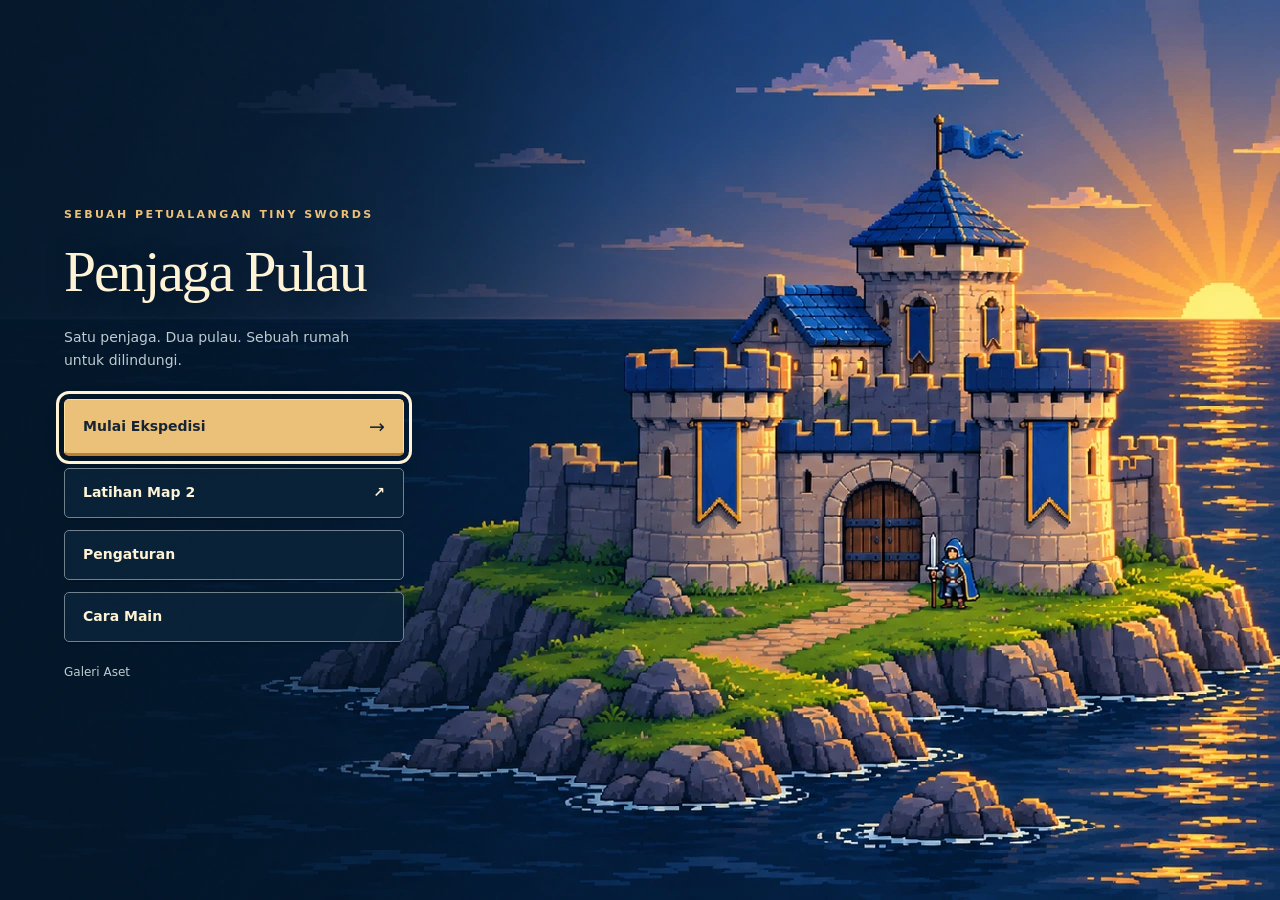
==== index.html @ 4cbc169a "Add rank-10 Triple Slash combo with bounded aim and persistent cooldown" ====
<!doctype html>
<html lang="id">
<head>
  <meta charset="UTF-8">
  <meta name="viewport" content="width=device-width,initial-scale=1,viewport-fit=cover">
  <meta name="theme-color" content="#14231f">
  <meta name="description" content="Penjaga Pulau — game pertahanan 2D kecil dengan dunia pixel art Tiny Swords. Lindungi kastelmu dalam lima gelombang.">
  <title>Penjaga Pulau · Tiny Swords</title>
  <link rel="icon" href="Terrain/Resources/Gold/Gold%20Resource/Gold_Resource.png">
  <link rel="stylesheet" href="style.css">
  <link rel="stylesheet" href="layout.css">
  <link rel="stylesheet" href="menu.css">
  <script src="asset-manifest.js" defer></script>
  <script src="audio-pack.js" defer></script>
  <script src="unit-frame-bounds.js" defer></script>
  <script src="src/config.js" defer></script>
  <script src="src/expedition.js" defer></script>
  <script src="maps/island.js" defer></script>
  <script src="maps/crossroads.example.js" defer></script>
  <script src="maps/validate-map.js" defer></script>
  <script src="src/world/world.js" defer></script>
  <script src="src/session.js" defer></script>
  <script src="src/math.js" defer></script>
  <script src="src/input.js" defer></script>
  <script src="src/assets.js" defer></script>
  <script src="src/audio.js" defer></script>
  <script src="src/navigation.js" defer></script>
  <script src="src/camera.js" defer></script>
  <script src="src/aim-visual.js" defer></script>
  <script src="src/renderer.js" defer></script>
  <script src="src/ui.js" defer></script>
  <script src="src/menu.js" defer></script>
  <script src="src/director.js" defer></script>
  <script src="src/lifecycle.js" defer></script>
  <script src="src/upgrading.js" defer></script>
  <script src="src/boss.js" defer></script>
  <script src="src/ai.js" defer></script>
  <script src="src/economy.js" defer></script>
  <script src="src/triple-slash.js" defer></script>
  <script src="src/combat.js" defer></script>
  <script src="src/simulation.js" defer></script>
  <script src="src/inspection.js" defer></script>
  <script src="src/runtime.js" defer></script>
  <script src="game.js" defer></script>
</head>
<body>
  <div class="app">
    <header id="siteHeader" class="site-header" hidden>
      <a class="brand" href="./index.html" aria-label="Penjaga Pulau, beranda">
        <span class="brand-mark" aria-hidden="true">♜</span><span>PENJAGA PULAU<small>A TINY SWORDS ADVENTURE</small></span>
      </a>
      <nav aria-label="Menu game">
        <button id="helpButton" class="nav-button"><span aria-hidden="true">?</span> Cara main</button>
        <button id="galleryButton" class="nav-button"><span aria-hidden="true">▦</span> Galeri aset</button>
        <button id="soundButton" class="icon-button" aria-label="Nyalakan suara" aria-pressed="false" title="Suara">♪<span class="sound-off">/</span></button>
        <button id="audioSettingsButton" class="icon-button" aria-label="Atur volume suara" title="Atur volume">☷</button>
        <button id="fullscreenButton" class="icon-button" aria-label="Layar penuh" title="Layar penuh">⛶</button>
      </nav>
    </header>

    <section id="pageHeading" class="page-title" hidden>
      <div><p class="eyebrow"><span class="status-dot"></span> PETUALANGAN KECIL, KEBERANIAN BESAR</p><h1>Penjaga Pulau<span>.</span></h1></div>
      <div class="title-side"><p>Sebuah rumah untuk dilindungi.<br>Sebuah kisah untuk dimenangkan.</p><div class="record"><span>REKOR TERBAIK</span><strong id="bestScore">0000</strong></div></div>
    </section>

    <dialog id="audioDialog" class="modal audio-modal"><button class="close-button" data-close="audioDialog" aria-label="Tutup pengaturan suara">×</button><p class="eyebrow">SUARA PULAU</p><h2>Dengar setiap benturan.</h2><p id="audioStatus" role="status">Efek suara siap dimuat saat suara dinyalakan.</p><label for="effectsVolume">Efek pertempuran <output id="effectsVolumeValue">75%</output></label><input id="effectsVolume" type="range" min="0" max="100" value="75"><label for="musicVolume">Musik latar <output id="musicVolumeValue">25%</output></label><input id="musicVolume" type="range" min="0" max="100" value="25"><p>Nyalakan suara melalui tombol ♪ di menu. Pedang, panah, langkah kaki, dan peringatan memiliki suara berbeda. Tanda bahaya tetap terlihat saat suara dimatikan.</p><button class="primary-button" data-close="audioDialog">Kembali ke pulau <span>→</span></button></dialog>
    <main id="gameShell" class="game-shell">
      <div id="gameHud" class="hud" hidden>
        <div class="hero-status"><span class="portrait" aria-hidden="true"></span><div><span class="hud-label">SANG PENJAGA</span><div class="health-track"><i id="heroHealthBar"></i></div><span class="health-number" id="heroHealth">100 / 100</span></div></div>
        <div class="castle-status"><span class="castle-symbol" aria-hidden="true">♜</span><div><span class="hud-label">KASTEL BIRU</span><div class="health-track castle-track"><i id="castleHealthBar"></i></div><span class="health-number" id="castleHealth">500 / 500</span></div></div>
        <div class="resource" title="Emas untuk merekrut pasukan"><img src="Terrain/Resources/Gold/Gold%20Resource/Gold_Resource.png" alt=""><div><span>EMAS</span><strong id="goldCount">80</strong></div></div>
        <div class="resource" title="Kayu untuk memperbaiki kastel"><img src="Terrain/Resources/Wood/Wood%20Resource/Wood%20Resource.png" alt=""><div><span>KAYU</span><strong id="woodCount">40</strong></div></div>
        <div class="resource food-resource" title="Bekal untuk memulihkan nyawa"><img src="Terrain/Resources/Meat/Meat%20Resource/Meat%20Resource.png" alt=""><div><span>BEKAL</span><strong id="foodCount">3</strong></div></div>
        <button id="pauseButton" class="pause-button" aria-label="Jeda permainan" title="Jeda (P)">Ⅱ</button>
      </div>

      <div class="battle-status" id="battleStatus" hidden>
        <div class="wave-panel" id="wavePanel" hidden><div><span class="tiny-label">PERTAHANKAN RUMAHMU</span><strong id="waveTitle">Persiapan</strong></div><span class="wave-badge" id="waveCount">0 / 5</span><div class="wave-track"><i id="waveProgress"></i></div><p id="waveDetail">Kumpulkan sumber daya sebelum musuh datang.</p></div>
        <button id="campButton" class="camp-button" disabled>✦ Pilih upgrade · U</button>
        <span id="modeBadge" class="mode-badge">Normal</span><div class="score-panel" id="scorePanel" hidden><span class="tiny-label">SKOR</span><strong id="scoreCount">0000</strong><span id="enemyCount">Pulau masih tenang</span></div>
      </div>

      <div class="arena" id="arena">
        <canvas id="gameCanvas" width="1280" height="704" tabindex="0" aria-label="Arena Penjaga Pulau. WASD atau tombol panah untuk bergerak, Spasi untuk menyerang, E mengumpulkan sumber daya."></canvas>
        <div id="bossBar" class="boss-bar" hidden><div><strong>♛ Panglima Kelam</strong><span id="bossValue"></span></div><div class="boss-track"><i id="bossHealth"></i></div><small id="bossIntent">Panglima mendekat</small></div>
        <div class="arena-vignette" aria-hidden="true"></div>
        <div class="damage-flash" aria-hidden="true"></div>
        <div class="world-caption" id="worldCaption"><span class="status-dot"></span> <span id="worldName">PULAU EMBUN</span> <span>·</span> KERAJAAN BIRU</div>

        <section id="startScreen" class="start-screen" aria-label="Menu Penjaga Pulau">
          <div class="menu-main" aria-labelledby="menuTitle">
            <p class="eyebrow light">SEBUAH PETUALANGAN TINY SWORDS</p>
            <h2 id="menuTitle">Penjaga <em>Pulau</em></h2>
            <p class="menu-subtitle">Satu penjaga. Dua pulau. Sebuah rumah untuk dilindungi.</p>
            <nav class="menu-actions" aria-label="Menu utama">
              <button id="menuExpeditionButton" class="primary-button">Mulai Ekspedisi <span aria-hidden="true">→</span></button>
              <button id="menuPracticeButton">Latihan Map 2 <span aria-hidden="true">↗</span></button>
              <button id="menuSettingsButton">Pengaturan</button>
              <button id="menuHelpButton">Cara Main</button>
            </nav>
            <button id="menuGalleryButton" class="menu-secondary">Galeri Aset</button>
          </div>
          <section class="menu-setup" aria-labelledby="menuSetupTitle" hidden>
            <p id="menuSetupEyebrow" class="eyebrow light">EKSPEDISI DUA PULAU</p>
            <h2 id="menuSetupTitle">Siapkan perjalananmu.</h2>
            <p id="menuSetupRoute" class="menu-route">Pulau Embun → Pulau Dua Arah</p>
            <p id="menuSetupSummary" class="intro-description">Taklukkan lima gelombang di setiap pulau. Emas dan keenam jalur upgrade dibawa ke pulau berikutnya.</p>
            <div class="difficulty-picker" role="group" aria-label="Pilihan kesulitan">
              <button data-difficulty="easy" aria-pressed="false">Santai<small>Belajar bertahan</small></button>
              <button data-difficulty="normal" aria-pressed="true">Normal<small>Tantangan seimbang</small></button>
              <button data-difficulty="hard" aria-pressed="false">Sulit<small>Uji keberanian</small></button>
            </div>
            <p id="difficultyNote" class="difficulty-note"></p>
            <div class="menu-actions">
              <button id="startButton" class="primary-button" disabled><span id="startLabel">Memuat pulau…</span><span aria-hidden="true">→</span></button>
              <button id="menuBackButton" class="text-button">Kembali</button>
            </div>
            <div class="loading-track" id="loadingTrack"><i id="loadingProgress"></i></div>
            <p id="loadError" class="load-error" role="status" hidden></p>
          </section>
          <div class="island-label" hidden><span id="islandTitle">01 / PULAU EMBUN</span><small>Setiap kerajaan dimulai dari rumah.</small></div>
        </section>

        <section id="pauseScreen" class="center-overlay" hidden><div class="parchment"><p class="eyebrow">TARIK NAPAS SEJENAK</p><h2>Petualangan dijeda.</h2><p>Pulau ini menunggumu.</p><button id="resumeButton" class="primary-button">Lanjutkan <span>→</span></button><button id="restartPauseButton" class="text-button">Mulai dari awal</button></div></section>
        <section id="endScreen" class="center-overlay" hidden><div class="parchment result-panel"><p class="eyebrow" id="resultEyebrow">KERAJAAN TETAP BERDIRI</p><span id="resultIcon" class="result-icon" aria-hidden="true">♜</span><h2 id="resultTitle">Pulau terselamatkan!</h2><p id="resultDescription"></p><div class="result-stats"><div><span>SKOR AKHIR</span><strong id="finalScore">0</strong></div><div><span>MUSUH DIKALAHKAN</span><strong id="finalKills">0</strong></div><div><span>GELOMBANG</span><strong id="finalWave">0 / 5</strong></div></div><button id="continueButton" class="primary-button" hidden>Lanjut ke Pulau Dua Arah →</button><button id="restartButton" class="primary-button">Ulangi ekspedisi <span>↻</span></button><button id="newRunButton" class="text-button">Ekspedisi baru</button><p id="runLabel" class="run-label"></p><button id="titleButton" class="text-button">Ganti kesulitan</button></div></section>

        <div id="announcement" class="announcement" aria-live="polite"></div>
        <div id="entryWarning" class="entry-warning" role="status" aria-atomic="true" hidden></div>
        <div id="interactionHint" class="interaction-hint" hidden><kbd>E</kbd> <span></span></div>
        <div id="toast" class="toast" role="status"></div>
        <button id="dashButton" class="dash-hud" hidden title="Shift: dash ke arah gerak. Menghindari pukulan memberi bonus balasan."><span><kbd>SHIFT</kbd><strong id="dashLabel">Langkah Embun</strong></span><i><b id="dashFill"></b></i></button>
        <div id="mobileControls" class="mobile-controls" hidden><div class="dpad"><button data-move="up" aria-label="Gerak atas">▲</button><button data-move="left" aria-label="Gerak kiri">◀</button><button data-move="down" aria-label="Gerak bawah">▼</button><button data-move="right" aria-label="Gerak kanan">▶</button></div><div class="touch-actions"><button id="touchDash" aria-label="Dash menghindar">➶</button><button id="touchGather">E</button><button id="touchAttack">⚔</button></div></div>
      </div>

      <div id="squadBar" class="squad-bar" hidden><span class="squad-label">PERINTAH SEKUTU</span><div class="squad-orders" role="group" aria-label="Perintah untuk seluruh sekutu"><button id="followButton" aria-pressed="true"><kbd>F</kbd> Ikuti penjaga</button><button id="guardButton" aria-pressed="false"><kbd>G</kbd> Jaga kastel</button></div><span id="squadHint"></span></div>
      <div id="commandBar" class="command-bar" hidden>
        <div class="mission-copy"><span class="tiny-label">MISIMU SEDERHANA</span><strong>Lindungi kastel. Jaga harapan.</strong><span id="phaseHint">Bertahan selama 5 gelombang serangan.</span></div>
        <div class="commands">
          <button class="command" id="recruitButton" title="Rekrut pasukan bergantian: pemanah, penombak, biarawan, ksatria. Tombol 1."><span class="command-art archer-art"></span><span><strong>Rekrut pasukan</strong><small id="recruitCost">40 emas</small></span><kbd>1</kbd></button>
          <button class="command" id="repairButton" title="Pulihkan 140 nyawa kastel. Tombol 2."><img src="Terrain/Resources/Tools/Tool_01.png" alt=""><span><strong>Perbaiki kastel</strong><small>30 kayu</small></span><kbd>2</kbd></button>
          <button class="command" id="healButton" title="Pulihkan 45 nyawa penjaga. Tombol H."><img src="Terrain/Resources/Meat/Meat%20Resource/Meat%20Resource.png" alt=""><span><strong>Isi tenaga</strong><small>1 bekal</small></span><kbd>H</kbd></button>
        </div>
      </div>
      <dialog id="campDialog" class="modal camp-modal">
        <button class="close-button" data-close="campDialog" aria-label="Tutup perkemahan">×</button>
        <div class="camp-heading"><div><p class="eyebrow" id="campRound">JEDA 1 / 5</p><h2>Tempa keberanianmu.</h2><p>Enam jalur. Sepuluh tingkat. Bonus di V &amp; X.</p></div><div class="camp-wallet"><span>EMAS TERSEDIA</span><strong id="campGold">80</strong></div></div>
        <p id="campRule" class="camp-rule"></p>
        <div id="campCards" class="perk-grid"></div>
        <p id="campFeedback" class="camp-feedback" role="status" aria-live="polite"></p>
        <div class="camp-build"><span>RACIKAN PENJAGAMU</span><p id="campBuild"></p></div>
        <div class="camp-footer"><p>Waktu berhenti selama kamu memilih.<br>Upgrade bertahan sampai pertandingan selesai.</p><button class="text-button" data-close="campDialog">Kembali ke pulau</button><button id="campReady" class="primary-button">Siap bertempur <span>→</span></button></div>
      </dialog>
    </main>

    <footer id="gameFooter" class="game-footer" hidden><div><span><kbd>W</kbd><kbd>A</kbd><kbd>S</kbd><kbd>D</kbd> Bergerak</span><span><kbd>SPASI</kbd> Serang</span><span><kbd>SHIFT</kbd> Dash</span><span><kbd>E</kbd> Kumpulkan</span><span><kbd>U</kbd> Upgrade</span><span><kbd>F / G</kbd> Sekutu</span><span><kbd>P</kbd> Jeda</span></div><span class="asset-credit">Dibuat dengan aset <strong>Tiny Swords</strong> <span>✦</span></span></footer>
  </div>

  <dialog id="helpDialog" class="modal"><button class="close-button" data-close="helpDialog" aria-label="Tutup panduan">×</button><p class="eyebrow">BUKU SAKU SANG PENJAGA</p><h2>Pulau ini membutuhkanmu.</h2><p>Lindungi Kastel Biru dari <strong>5 gelombang</strong>. Kamu menang jika gelombang terakhir habis. Permainan berakhir jika nyawamu atau kastel habis.</p><div class="guide-grid"><div><kbd>W A S D</kbd><strong>Jelajahi pulau</strong><p>Atau gunakan tombol panah. Dekati pohon, tambang emas, dan domba.</p></div><div><kbd>SPASI / KLIK</kbd><strong>Ayunkan pedang</strong><p>Arahkan mouse untuk membidik 360°. Klik kiri atau tahan Spasi untuk menyapu hingga tiga musuh pada arah bidikan. Arah terkunci sampai kontak ayunan selesai; WASD tetap menggerakkan penjaga. Gunakan dash untuk membatalkan serangan saat menghindar.</p></div><div><kbd>E</kbd><strong>Kumpulkan bekal</strong><p>Tahan dekat sumber daya: pohon memberi kayu, tambang memberi emas, domba memberi bekal.</p></div><div><kbd>1 · 2 · H</kbd><strong>Siapkan pertahanan</strong><p>Rekrut bantuan, perbaiki kastel, atau makan bekal. Biarawan sekutu juga menyembuhkanmu.</p></div></div><p class="guide-tip"><strong>Q: Triple Slash.</strong> Terbuka pada Bilah Bara tingkat 10. Tiga tebasan selama 0,9 detik, cooldown 8 detik; arah dapat dikoreksi terbatas antartebasan. Dash membatalkan sisa combo tanpa mengembalikan cooldown. <strong>H: makan bekal.</strong> <strong>Shift: Langkah Embun.</strong> Dash ke arah gerak (atau arah terakhir). Kebal pada awal dash; jika pukulan berhasil dielakkan, serangan berikutnya mendapat bonus selama 2 detik. Cooldown dasar 2,4 detik. Ketukan sesaat sebelum dash siap akan dijalankan ketika pulih. <strong>U: Perkemahan.</strong> Saat jeda, beli upgrade berkali-kali selama emas cukup; setiap jalur maksimal sepuluh tingkat, dengan bonus tambahan pada tingkat 5 dan 10. Waktu berhenti saat memilih.</p><p class="guide-tip"><strong>F / G: perintah sekutu.</strong> Ikuti penjaga untuk bergerak bersama, atau jaga kastel agar pasukan bertahan di halamannya. Pemanah dan biarawan tetap menjalankan perannya. Pada gelombang terakhir, Panglima Kelam muncul dari jalan barat: hindari tanda lingkaran, jalur terjangan, dan kipas panah. Garda meredam serangan sekutu; saat ia pulih, damage pedangmu +30%. Mode kesulitan dipilih sebelum mulai; rekornya terpisah.</p><p class="guide-tip">Awasi dermaga dan jalan di barat: musuh masuk berkelompok, lalu menyebar mengejarmu. Tanda ! dalam lingkaran berarti persiapan pukulan ke arahmu; segitiga berarti bidikan panah. Bergeraklah untuk menghindarinya. Label BALASAN menandai bonus elak yang siap dipakai. Singgah di kastel saat jeda untuk memulihkan nyawa.</p><button class="primary-button" data-close="helpDialog">Mengerti, siap menjaga <span>→</span></button></dialog>

  <dialog id="galleryDialog" class="modal gallery-modal"><button class="close-button" data-close="galleryDialog" aria-label="Tutup galeri">×</button><p class="eyebrow">DUNIA DI BALIK PETUALANGAN</p><h2>Satu paket, banyak cerita.</h2><p id="gallerySummary">Seluruh aset asli dari folder Tiny Swords.</p><div class="gallery-filters"><label class="sr-only" for="gallerySearch">Cari nama aset atau folder</label><input id="gallerySearch" placeholder="Cari aset atau folder…" type="search"><label class="sr-only" for="galleryCategory">Kategori aset</label><select id="galleryCategory"><option value="">Semua folder</option><option>Buildings</option><option>Units</option><option>Terrain</option><option>Particle FX</option><option>UI Elements</option></select></div><div id="galleryGrid" class="gallery-grid"></div><p class="gallery-note">Animasi memakai frame dari sprite sheet asli. Semua gambar tetap berada di folder asal.</p></dialog>
</body>
</html>
---- style.css ----
:root {
  color-scheme:dark;
  --bg:#14231f;
  --cream:#f4edd9;
  --muted:#9ca99d;
  --gold:#eccb82;
  --green:#93b49a;
  --line:#34463b;
  --ink:#263a31
}
* {
  box-sizing:border-box
}
body {
  margin:0;
  background:radial-gradient(ellipse at 60% 0,#25372b 0,transparent 55%),var(--bg);
  color:var(--cream);
  font:14px/1.5 "Segoe UI",Arial,sans-serif;
  min-height:100vh
}
button,a,input,select {
  -webkit-tap-highlight-color:transparent
}
button {
  font:inherit;
  cursor:pointer
}
button:disabled {
  cursor:wait;
  opacity:.55
}
button:focus-visible,a:focus-visible,input:focus-visible,select:focus-visible {
  outline:2px solid var(--gold);
  outline-offset:4px
}
button {
  color:inherit
}
a {
  color:inherit;
  text-decoration:none
}
[hidden] {
  display:none!important
}
.app {
  max-width:1456px;
  padding:0 48px;
  margin:auto
}
.site-header {
  height:90px;
  display:flex;
  align-items:center;
  justify-content:space-between;
  border-bottom:1px solid var(--line)
}
.brand {
  display:flex;
  align-items:center;
  gap:12px;
  font-size:13px;
  letter-spacing:1.6px;
  font-weight:750
}
.brand small {
  display:block;
  font-size:8px;
  letter-spacing:2.4px;
  color:var(--muted);
  margin-top:3px
}
.brand-mark {
  display:grid;
  place-items:center;
  width:39px;
  height:43px;
  color:var(--gold);
  font:32px Georgia;
  border:1px solid #b7b88b66;
  border-radius:10px 10px 17px 17px;
  background:#2d4031
}
nav {
  display:flex;
  gap:22px;
  align-items:center
}
.nav-button,.icon-button {
  background:none;
  border:0;
  color:#bdc6b7
}
.nav-button {
  font-size:12px;
  display:flex;
  align-items:center;
  gap:7px
}
.nav-button span {
  font-size:18px;
  color:var(--gold)
}
.nav-button:hover,.icon-button:hover {
  color:var(--cream)
}
.icon-button {
  font-size:24px;
  position:relative;
  padding:4px 8px
}
.sound-off {
  font-size:23px;
  position:absolute;
  left:14px;
  top:5px;
  color:#d38b6c
}
.page-title {
  display:flex;
  justify-content:space-between;
  align-items:center;
  padding:28px 0 27px
}
.eyebrow {
  font-size:9px;
  letter-spacing:2.3px;
  font-weight:650;
  color:var(--green);
  margin:0 0 8px
}
.status-dot {
  display:inline-block;
  width:6px;
  height:6px;
  border-radius:50%;
  background:#a8c48c;
  box-shadow:0 0 9px #b6d48644;
  vertical-align:middle;
  margin-right:5px
}
h1 {
  font:500 46px/1.1 Georgia,"Times New Roman",serif;
  letter-spacing:-1.5px;
  margin:0
}
h1>span {
  color:var(--gold)
}
.title-side {
  display:flex;
  align-items:center;
  gap:36px
}
.title-side>p {
  font-size:11px;
  color:var(--muted);
  line-height:1.7;
  margin:0
}
.record {
  border-left:1px solid var(--line);
  padding-left:30px
}
.record>span {
  display:block;
  font-size:8px;
  letter-spacing:1.7px;
  color:var(--muted)
}
.record>strong {
  display:block;
  font:27px/1.4 Georgia;
  color:var(--gold);
  letter-spacing:2px
}
.game-shell {
  border:1px solid #6d7b5c;
  border-radius:9px;
  overflow:hidden;
  box-shadow:0 20px 70px #0004;
  background:#263b30
}
.hud {
  display:flex;
  align-items:center;
  gap:30px;
  height:77px;
  padding:12px 24px;
  background:linear-gradient(100deg,#293e32,#20382e);
  border-bottom:1px solid #576347
}
.hero-status,.castle-status {
  display:flex;
  align-items:center;
  gap:11px
}
.hero-status>div,.castle-status>div {
  min-width:128px;
  position:relative
}
.portrait {
  width:44px;
  height:45px;
  border:1px solid #acb88a88;
  border-radius:8px;
  background:#4d6251 url('UI Elements/UI Elements/Human Avatars/Avatars_01.png') center/54px;
  image-rendering:pixelated
}
.hud-label {
  display:block;
  font-size:8px;
  font-weight:700;
  letter-spacing:1.6px;
  color:#d1d7bf;
  margin-bottom:6px
}
.health-track {
  width:128px;
  height:7px;
  background:#15281e;
  border:1px solid #0b1e17;
  border-radius:2px;
  overflow:hidden
}
.health-track i {
  display:block;
  height:100%;
  background:linear-gradient(0deg,#85b681,#b5d299);
  width:100%;
  transition:width .2s
}
.castle-track i {
  background:linear-gradient(0deg,#599aa1,#a1c9bd)
}
.health-number {
  display:block;
  font-size:8px;
  color:#acbaa7;
  margin-top:3px;
  letter-spacing:.7px
}
.castle-symbol {
  font:38px Georgia;
  color:#9fbdb0
}
.castle-status {
  border-right:1px solid #52614366;
  padding-right:30px
}
.resource {
  display:flex;
  align-items:center;
  gap:5px;
  min-width:67px
}
.resource img {
  width:44px;
  height:44px;
  object-fit:contain;
  image-rendering:pixelated
}
.resource div>span {
  display:block;
  color:#a6b5a2;
  font-size:8px;
  letter-spacing:1.2px
}
.resource strong {
  font-size:17px;
  font-weight:600;
  color:#e9d395;
  line-height:1.3
}
.pause-button {
  margin-left:auto;
  background:#3b5141;
  border:1px solid #6e7e5b80;
  border-radius:5px;
  width:32px;
  height:32px;
  font-size:16px;
  color:#d8dfc8
}
.arena {
  position:relative;
  aspect-ratio:1280/704;
  background:#4c9fac;
  overflow:hidden
}
canvas {
  width:100%;
  height:100%;
  display:block;
  image-rendering:pixelated;
  touch-action:none;
  outline:none!important;
  cursor:url('UI Elements/UI Elements/Cursors/Cursor_01.png') 8 8,crosshair
}
.arena-vignette {
  position:absolute;
  inset:0;
  box-shadow:inset 0 0 55px #18352b33;
  pointer-events:none
}
.start-screen {
  position:absolute;
  inset:0;
  background:linear-gradient(90deg,#16382de8 0%,#1b392de6 22%,#1c392b8a 44%,transparent 65%)
}
.intro-content {
  position:absolute;
  left:5.1%;
  top:50%;
  transform:translateY(-50%);
  width:43%
}
.light {
  color:#d9ce9f;
  font-size:9px;
  letter-spacing:2.7px;
  margin-bottom:22px
}
.intro-content h2 {
  font:400 clamp(32px,3.8vw,58px)/1.1 Georgia;
  letter-spacing:-1.8px;
  margin:0 0 21px;
  text-shadow:0 2px 15px #17312740
}
.intro-content h2 em {
  font-weight:400;
  color:#eacf8c
}
.intro-description {
  font-size:12px;
  line-height:1.9;
  color:#d4ddc8;
  margin:0 0 26px
}
.primary-button {
  display:flex;
  justify-content:space-between;
  align-items:center;
  gap:25px;
  background:#e8c781;
  border:1px solid #f4dba4;
  border-bottom:3px solid #b48c49;
  border-radius:4px;
  color:#26382b;
  font-size:12px;
  font-weight:750;
  min-width:215px;
  min-height:47px;
  padding:12px 19px;
  box-shadow:0 4px 12px #10291d30;
  transition:background .15s,transform .15s
}
.primary-button:hover {
  background:#f4d99b;
  transform:translateY(-1px)
}
.primary-button:active {
  transform:translateY(1px)
}
.primary-button>span:last-child {
  font-size:19px;
  font-weight:400
}
.intro-meta {
  display:flex;
  align-items:center;
  gap:10px;
  font-size:9px;
  color:#b4c4ac;
  margin-top:15px
}
.intro-meta i {
  height:3px;
  width:3px;
  background:#95ad8b;
  border-radius:50%
}
.loading-track {
  height:2px;
  width:215px;
  background:#506e50;
  margin-top:12px
}
.loading-track i {
  height:100%;
  display:block;
  background:#ebcc88;
  width:0
}
.load-error {
  font-size:10px;
  color:#ffcfac;
  max-width:300px
}
.island-label {
  position:absolute;
  bottom:27px;
  right:27px;
  color:#183d32;
  display:flex;
  flex-direction:column;
  text-align:right;
  text-shadow:0 1px 5px #f3f3c488
}
.island-label>span {
  font-size:9px;
  font-weight:800;
  letter-spacing:1.8px
}
.island-label small {
  font:italic 12px Georgia;
  margin-top:5px
}
.world-caption {
  position:absolute;
  bottom:17px;
  left:21px;
  font-size:8px;
  letter-spacing:1.7px;
  color:#dce7cf;
  padding:6px 10px;
  background:#1c3a31bb;
  border-radius:4px;
  pointer-events:none
}
.world-caption>span:last-child {
  padding:0 5px
}
.start-screen~.world-caption {
  display:none
}
.command-bar {
  display:flex;
  align-items:center;
  justify-content:space-between;
  gap:15px;
  background:#24392e;
  padding:16px 23px;
  border-top:1px solid #536242
}
.tiny-label {
  display:block;
  font-size:8px;
  letter-spacing:1.5px;
  color:#b3c4a6;
  font-weight:650
}
.mission-copy {
  display:flex;
  flex-direction:column
}
.mission-copy>strong {
  font:17px Georgia;
  margin-top:5px;
  letter-spacing:-.2px
}
.mission-copy>span:last-child {
  font-size:9px;
  color:#9db199;
  margin-top:4px
}
.commands {
  display:flex;
  gap:9px
}
.command {
  display:flex;
  align-items:center;
  gap:7px;
  position:relative;
  background:#314735;
  border:1px solid #5f72504f;
  border-radius:5px;
  text-align:left;
  padding:6px 13px 6px 4px;
  min-width:165px;
  min-height:57px;
  transition:background .15s,border-color .15s
}
.command:hover {
  background:#3d5740;
  border-color:#a1b078
}
.command.unavailable {
  opacity:.55
}
.command>img {
  width:43px;
  height:43px;
  object-fit:contain;
  image-rendering:pixelated
}
.command>span:not(.command-art) {
  display:flex;
  flex-direction:column
}
.command strong {
  font-size:10px;
  font-weight:600;
  white-space:nowrap
}
.command small {
  font-size:9px;
  color:#d4bd81;
  margin-top:3px
}
.command kbd {
  position:absolute;
  right:5px;
  top:4px;
  font-size:7px;
  padding:0 3px;
  min-width:11px;
  opacity:.6
}
.command-art {
  display:block;
  height:43px;
  width:43px;
  image-rendering:pixelated;
  background-repeat:no-repeat
}
.archer-art {
  background-image:url('Units/Blue Units/Archer/Archer_Idle.png');
  background-size:258px 43px
}
.game-footer {
  padding:19px 0 25px;
  display:flex;
  justify-content:space-between;
  gap:15px;
  color:#9cab96;
  font-size:9px
}
.game-footer>div {
  display:flex;
  gap:22px;
  align-items:center
}
.game-footer>div>span {
  display:flex;
  gap:4px;
  align-items:center
}
kbd {
  display:inline-block;
  min-width:18px;
  line-height:19px;
  text-align:center;
  border:1px solid #6d7e5855;
  background:#ffffff06;
  border-radius:3px;
  color:#cad2bc;
  font-family:"Segoe UI",Arial,sans-serif;
  font-size:8px;
  vertical-align:middle;
  padding:0 4px
}
.game-footer>div>span kbd:last-of-type {
  margin-right:5px
}
.asset-credit strong {
  font-weight:500;
  color:#c7cdb6
}
.asset-credit>span {
  color:#d8bd7a;
  padding-left:8px
}
.wave-panel {
  position:absolute;
  left:20px;
  top:19px;
  background:#203e32e8;
  border:1px solid #c3d4a544;
  border-radius:6px;
  padding:13px 15px;
  width:235px;
  box-shadow:0 3px 12px #1a322b22;
  pointer-events:none
}
.wave-panel>div:first-child>strong {
  display:block;
  font:20px Georgia;
  margin-top:4px
}
.wave-badge {
  position:absolute;
  right:13px;
  top:20px;
  color:#e9d79e;
  font-size:12px
}
.wave-panel p {
  font-size:9px;
  color:#bdcfb4;
  margin:7px 0 0
}
.wave-track {
  height:3px;
  background:#0d2b20;
  margin-top:10px
}
.wave-track i {
  display:block;
  width:0;
  height:100%;
  background:#d6c580;
  transition:width .3s
}
.score-panel {
  position:absolute;
  right:21px;
  top:19px;
  text-align:right;
  background:#203e32e8;
  border:1px solid #c3d4a544;
  border-radius:5px;
  padding:9px 14px;
  pointer-events:none
}
.score-panel>strong {
  display:block;
  font:27px Georgia;
  color:#e9d394;
  letter-spacing:1px
}
.score-panel>span:last-child {
  display:block;
  font-size:8px;
  color:#b8c8ac
}
.center-overlay {
  position:absolute;
  inset:0;
  background:#10281dc9;
  backdrop-filter:blur(4px);
  display:grid;
  place-items:center;
  padding:20px;
  z-index:6
}
.parchment {
  max-height:100%;
  overflow-y:auto;
  color:var(--ink);
  background:#efe7cd;
  border:5px solid #bba777;
  outline:1px solid #e7d5a4;
  border-radius:7px;
  text-align:center;
  padding:38px 40px;
  max-width:490px;
  box-shadow:0 12px 50px #071d1655;
  background-image:url('UI Elements/UI Elements/Papers/RegularPaper.png');
  background-size:500% 500%;
  background-position:center
}
.parchment .eyebrow {
  color:#6e8058
}
.parchment h2 {
  font:31px Georgia;
  margin:10px 0
}
.parchment>p:not(.eyebrow) {
  font-size:12px;
  color:#6f7860
}
.parchment .primary-button {
  margin:25px auto 0
}
.text-button {
  display:block;
  margin:16px auto 0;
  background:transparent;
  border:none;
  color:#5f6f56;
  font-size:11px;
  text-decoration:underline
}
.result-icon {
  display:block;
  font:48px Georgia;
  color:#5e815b;
  margin-top:15px
}
.result-stats {
  display:flex;
  gap:24px;
  justify-content:center;
  margin:25px 0
}
.result-stats span {
  display:block;
  font-size:7px;
  letter-spacing:1px;
  color:#6c7a5c
}
.result-stats strong {
  display:block;
  font:27px Georgia;
  color:#334c36;
  margin-top:5px
}
.announcement {
  position:absolute;
  top:34%;
  left:50%;
  transform:translate(-50%,-8px);
  text-align:center;
  pointer-events:none;
  background:#1b392ee8;
  border:1px solid #cbd09766;
  border-radius:5px;
  padding:13px 35px;
  color:#f1dfad;
  font:24px Georgia;
  opacity:0;
  transition:opacity .3s,transform .3s;
  z-index:4;
  white-space:nowrap
}
.announcement.show {
  opacity:1;
  transform:translate(-50%,0)
}
.announcement small {
  display:block;
  font:9px "Segoe UI",Arial;
  letter-spacing:1.8px;
  margin-top:5px;
  color:#ced7ba
}
.interaction-hint {
  position:absolute;
  left:50%;
  bottom:38px;
  transform:translateX(-50%);
  display:flex;
  align-items:center;
  gap:8px;
  background:#19392ee6;
  border:1px solid #b9c99a66;
  border-radius:5px;
  padding:8px 13px;
  white-space:nowrap;
  font-size:10px;
  pointer-events:none
}
.interaction-hint kbd {
  border-color:#bdc89588;
  color:#ecd595;
  font-size:11px
}
.toast {
  position:absolute;
  bottom:75px;
  left:50%;
  transform:translateX(-50%);
  padding:9px 17px;
  color:#f7e1ad;
  background:#213b2def;
  border:1px solid #9fba7877;
  opacity:0;
  transition:opacity .2s;
  pointer-events:none;
  font-size:11px;
  border-radius:4px;
  z-index:7;
  max-width:90%;
  text-align:center
}
.toast.show {
  opacity:1
}
.modal {
  color:var(--ink);
  background:#f0e9d6;
  border:1px solid #9da886;
  border-radius:9px;
  padding:39px;
  max-width:650px;
  width:calc(100% - 36px);
  max-height:85vh;
  box-shadow:0 20px 90px #0008
}
.modal::backdrop {
  background:#0c211bd9;
  backdrop-filter:blur(6px)
}
.modal>.eyebrow {
  color:#7b8a63
}
.modal h2 {
  font:34px Georgia;
  letter-spacing:-.9px;
  line-height:1.1;
  margin:12px 0 16px
}
.modal>p {
  font-size:12px;
  line-height:1.8;
  color:#63715a
}
.close-button {
  position:absolute;
  right:14px;
  top:8px;
  background:none;
  border:none;
  font-size:27px;
  color:#627157
}
.guide-grid {
  display:grid;
  grid-template-columns:1fr 1fr;
  gap:25px 30px;
  margin:28px 0
}
.guide-grid kbd {
  border-color:#a5b18e;
  background:#dadfc9;
  color:#4e6347;
  padding:3px 8px;
  font-size:9px;
  margin-bottom:9px
}
.guide-grid strong {
  display:block;
  font-size:12px
}
.guide-grid p {
  font-size:11px;
  margin:4px 0;
  color:#6f7a61
}
.guide-tip {
  background:#dce1c9;
  padding:13px;
  border-left:2px solid #7b9963
}
.modal .primary-button {
  margin-top:20px
}
.gallery-modal {
  max-width:1000px
}
.gallery-filters {
  display:flex;
  gap:10px;
  margin:22px 0
}
.gallery-filters input,.gallery-filters select {
  font:12px "Segoe UI",Arial;
  border:1px solid #b6c0a1;
  padding:10px;
  border-radius:4px;
  background:#e4e7d4;
  color:#3b513c;
  min-width:0
}
.gallery-filters input {
  flex:1
}
.gallery-grid {
  display:grid;
  grid-template-columns:repeat(4,1fr);
  gap:12px;
  max-height:47vh;
  overflow-y:auto;
  padding:3px
}
.gallery-card {
  background:#dce1ce;
  border:1px solid #bfc8ac;
  border-radius:5px;
  overflow:hidden
}
.gallery-art {
  height:100px;
  background:repeating-conic-gradient(#c4cfb3 0% 25%,#bdc8ac 0% 50%) 50%/20px 20px;
  display:flex;
  align-items:center;
  justify-content:center
}
.gallery-art canvas {
  width:90px;
  height:90px;
  object-fit:contain;
  cursor:default
}
.gallery-card strong {
  display:block;
  font-size:10px;
  padding:7px 9px 0;
  color:#354c35;
  overflow-wrap:anywhere
}
.gallery-card small {
  display:block;
  color:#708060;
  font-size:8px;
  padding:2px 9px 8px;
  overflow-wrap:anywhere
}
.gallery-note {
  font-size:10px!important
}
.mobile-controls {
  position:absolute;
  bottom:15px;
  left:15px;
  right:15px;
  display:flex;
  justify-content:space-between;
  align-items:flex-end;
  pointer-events:none
}
.mobile-controls button {
  pointer-events:auto;
  touch-action:none;
  user-select:none;
  -webkit-user-select:none;
  background:#1e3e32bb;
  color:#e6deb7;
  border:1px solid #c2d4a455;
  border-radius:50%;
  width:43px;
  height:43px
}
.dpad {
  display:grid;
  grid-template-columns:repeat(3,43px);
  grid-template-rows:repeat(2,43px);
  gap:3px
}
.dpad button:first-child {
  grid-column:2
}
.dpad button:nth-child(2) {
  grid-column:1
}
.touch-actions {
  display:flex;
  gap:10px;
  align-items:center
}
.touch-actions #touchAttack {
  width:60px;
  height:60px;
  font-size:26px;
  background:#716d36cc
}
.sr-only {
  position:absolute;
  width:1px;
  height:1px;
  padding:0;
  margin:-1px;
  overflow:hidden;
  clip:rect(0,0,0,0);
  white-space:nowrap;
  border:0
}
.game-shell:fullscreen {
  display:flex;
  flex-direction:column;
  background:#14231f;
  justify-content:center;
  border:0;
  border-radius:0
}
.game-shell:fullscreen .arena {
  width:100%;
  max-height:calc(100vh - 168px);
  aspect-ratio:auto;
  flex:1
}
.game-shell:fullscreen canvas {
  object-fit:contain
}
.game-shell:fullscreen .hud {
  flex-shrink:0
}
.game-shell:fullscreen .command-bar {
  flex-shrink:0
}
@media(min-width:1600px) {
  .app {
  padding:0 60px
}
.page-title {
  padding:34px 0
}
.site-header {
  height:95px
}

}
@media(max-width:1120px) {
  .app {
  padding:0 25px
}
.hud {
  gap:17px;
  padding:12px 17px
}
.castle-status {
  padding-right:17px
}
.hero-status>div,.castle-status>div {
  min-width:100px
}
.health-track {
  width:100px
}
.command {
  min-width:143px;
  padding-right:8px
}
.command strong {
  font-size:9px
}
.mission-copy>strong {
  font-size:15px
}
.title-side {
  gap:22px
}
.intro-content h2 {
  font-size:43px
}
.intro-description {
  font-size:11px;
  margin-bottom:20px
}
.light {
  margin-bottom:15px
}
.intro-content {
  top:48%
}

}
@media(max-width:850px) {
  .site-header {
  height:73px
}
.page-title {
  padding:22px 0
}
h1 {
  font-size:37px
}
.title-side>p {
  display:none
}
.hud {
  gap:13px
}
.castle-symbol {
  display:none
}
.hero-status>div,.castle-status>div {
  min-width:80px
}
.health-track {
  width:80px
}
.resource {
  min-width:53px;
  gap:0
}
.resource img {
  width:33px;
  height:33px
}
.resource strong {
  font-size:14px
}
.resource div>span {
  font-size:7px
}
.portrait {
  width:34px;
  height:38px;
  background-size:45px
}
.hero-status {
  gap:7px
}
.castle-status {
  padding-right:13px
}
.food-resource {
  margin-left:0
}
.command-bar {
  padding:13px
}
.mission-copy>strong {
  font-size:13px
}
.mission-copy>span:last-child {
  font-size:8px
}
.command {
  min-width:120px;
  padding-right:8px;
  gap:3px
}
.command>img,.command-art {
  width:34px;
  height:34px
}
.archer-art {
  background-size:204px 34px
}
.command small {
  font-size:8px
}
.command strong {
  font-size:8px
}
.commands {
  gap:5px
}
.intro-content h2 {
  font-size:35px
}
.intro-description {
  font-size:10px;
  line-height:1.7;
  margin-bottom:15px
}
.light {
  font-size:7px;
  margin-bottom:14px
}
.intro-meta {
  font-size:7px;
  margin-top:10px
}
.primary-button {
  min-height:40px;
  min-width:180px;
  font-size:11px;
  padding:8px 14px
}
.island-label {
  bottom:20px;
  right:20px
}
.game-footer>div {
  gap:13px
}
.wave-panel {
  transform:scale(.84);
  transform-origin:top left
}
.score-panel {
  transform:scale(.84);
  transform-origin:top right
}
.announcement {
  font-size:20px
}

}
@media(max-width:650px) {
  .app {
  padding:0 12px
}
.site-header {
  height:68px
}
.brand {
  font-size:10px;
  gap:8px;
  letter-spacing:1px
}
.brand small {
  font-size:6px;
  letter-spacing:1.4px
}
.brand-mark {
  width:30px;
  height:35px;
  font-size:26px
}
nav {
  gap:8px
}
.nav-button {
  font-size:0;
  gap:0;
  padding:5px
}
.nav-button span {
  font-size:21px
}
.icon-button {
  font-size:21px;
  padding:4px
}
.sound-off {
  left:10px
}
.page-title {
  padding:21px 0 19px
}
.eyebrow {
  font-size:6px;
  letter-spacing:1.6px
}
h1 {
  font-size:32px
}
.record {
  padding-left:15px
}
.record>span {
  font-size:6px;
  letter-spacing:1px
}
.record>strong {
  font-size:23px
}
.hud {
  height:64px;
  gap:11px;
  padding:8px 10px
}
.portrait {
  display:none
}
.hud-label {
  font-size:6px;
  letter-spacing:.8px
}
.hero-status>div,.castle-status>div {
  min-width:62px
}
.health-track {
  width:62px;
  height:5px
}
.health-number {
  font-size:6px
}
.castle-status {
  padding-right:9px
}
.resource img {
  width:28px;
  height:28px
}
.resource {
  min-width:44px
}
.resource div>span {
  font-size:6px;
  letter-spacing:.5px
}
.resource strong {
  font-size:12px
}
.food-resource {
  display:none
}
.pause-button {
  width:27px;
  height:27px;
  margin-left:auto;
  font-size:12px
}
.arena {
  aspect-ratio:4/3
}
canvas {
  object-fit:cover
}
.intro-content {
  width:68%;
  top:46%;
  left:7%
}
.start-screen {
  background:linear-gradient(90deg,#16382def,#1b392dbb 50%,#1b392d22)
}
.intro-content h2 {
  font-size:36px
}
.light {
  font-size:6px
}
.intro-description {
  font-size:10px
}
.intro-meta {
  font-size:7px
}
.island-label {
  bottom:18px;
  right:17px
}
.island-label>span {
  font-size:6px
}
.island-label small {
  font-size:10px
}
.world-caption {
  font-size:6px;
  bottom:9px;
  left:9px;
  letter-spacing:1px
}
.command-bar {
  padding:10px;
  display:block
}
.mission-copy {
  display:none
}
.commands {
  display:flex;
  width:100%;
  gap:6px
}
.command {
  flex:1;
  min-width:0;
  min-height:48px;
  padding:4px 5px 4px 1px
}
.command strong {
  font-size:8px
}
.command>img,.command-art {
  width:32px;
  height:32px;
  flex-shrink:0
}
.archer-art {
  background-size:192px 32px
}
.command kbd {
  display:none
}
.game-footer {
  padding-top:13px;
  justify-content:center
}
.game-footer>div {
  gap:9px;
  flex-wrap:wrap;
  justify-content:center
}
.game-footer>div>span {
  font-size:8px
}
.asset-credit {
  display:none
}
kbd {
  min-width:15px;
  font-size:7px;
  padding:0 3px;
  line-height:17px
}
.wave-panel {
  top:10px;
  left:10px;
  transform:scale(.75);
  width:225px
}
.score-panel {
  top:10px;
  right:10px;
  transform:scale(.75)
}
.announcement {
  font-size:19px;
  padding:12px 20px;
  top:40%
}
.announcement small {
  font-size:7px
}
.interaction-hint {
  bottom:110px;
  font-size:8px
}
.toast {
  bottom:145px;
  font-size:9px
}
.parchment {
  padding:22px 18px
}
.parchment h2 {
  font-size:25px
}
.result-stats {
  gap:15px;
  margin:15px 0
}
.result-stats strong {
  font-size:23px
}
.result-stats span {
  font-size:6px
}
.result-icon {
  font-size:32px;
  margin:0
}
.modal {
  padding:30px 23px
}
.modal h2 {
  font-size:28px
}
.guide-grid {
  gap:20px
}
.gallery-grid {
  grid-template-columns:repeat(2,1fr)
}
.gallery-filters {
  gap:5px
}
.gallery-filters input,.gallery-filters select {
  font-size:10px;
  padding:8px
}
.game-shell:fullscreen .arena {
  max-height:calc(100vh - 135px)
}
.game-shell:fullscreen canvas {
  object-fit:cover
}

}
@media(prefers-reduced-motion:reduce) {
  *,*:before,*:after {
  transition:none!important;
  scroll-behavior:auto!important
}

}

:root {
  --arena-fit:calc(100dvh - 440px)
}

@media(min-width:651px) {
  .arena {
  aspect-ratio:auto;
  height:clamp(320px,var(--arena-fit),704px)
}
.intro-content h2 {
  font-size:clamp(32px,4.8vh,58px)
}
.intro-content {
  top:49%
}
.light {
  margin-bottom:15px
}
.intro-description {
  margin-bottom:20px
}
.game-shell:fullscreen .arena {
  height:auto
}

}

.resource img[src*="Gold_Resource"] {
  object-fit:none
}

@media(min-width:651px) and (max-height:850px) {
  .site-header {
  height:65px
}
.page-title {
  padding:17px 0
}
h1 {
  font-size:36px
}
.arena {
  height:clamp(300px,calc(100dvh - 365px),520px)
}
.intro-content h2 {
  font-size:35px;
  margin-bottom:13px
}
.intro-description {
  font-size:10px;
  line-height:1.6;
  margin-bottom:15px
}
.light {
  margin-bottom:10px
}
.primary-button {
  min-height:40px
}
.intro-meta {
  margin-top:10px
}
.command-bar {
  padding-top:12px;
  padding-bottom:12px
}
.game-footer {
  padding-top:13px;
  padding-bottom:13px
}

}
---- layout.css ----
/* Gameplay layout: status above the arena, commands below, scenery unobscured. */
.battle-status {
  display: flex;
  flex-shrink: 0;
  align-items: center;
  gap: 28px;
  height: 59px;
  padding: 10px 23px;
  background: #1d3229;
  border-bottom: 1px solid #61764a77;
}
.battle-status .wave-panel {
  position: relative;
  inset: auto;
  display: flex;
  align-items: center;
  gap: 17px;
  width: 45%;
  max-width: 510px;
  height: 35px;
  padding: 0;
  background: none;
  border: 0;
  border-radius: 0;
  box-shadow: none;
  transform: none;
}
.battle-status .wave-panel > div:first-child { flex-shrink: 0; }
.battle-status .wave-panel .tiny-label { font-size: 7px; letter-spacing: 1.2px; }
.battle-status .wave-panel strong { font-size: 18px; margin-top: 0; }
.battle-status .wave-badge {
  position: static;
  flex-shrink: 0;
  border: 1px solid #bdc78d4d;
  border-radius: 4px;
  padding: 4px 8px;
  font-size: 10px;
  color: #efdaa4;
}
.battle-status .wave-panel p { color: #b7c5a6; font-size: 10px; margin: 0; }
.battle-status .wave-track {
  position: absolute;
  inset: auto 0 -8px;
  height: 2px;
  margin: 0;
  background: #63734c44;
}
.entry-note { display: flex; align-items: center; gap: 10px; color: #c4d0b3; }
.entry-note > span { font-size: 27px; color: #d5c587; }
.entry-note strong { display: block; font-size: 8px; letter-spacing: 1.4px; }
.entry-note small { display: block; font-size: 9px; color: #91aa90; margin-top: 2px; }
.battle-status .score-panel {
  position: static;
  display: grid;
  grid-template-columns: auto auto;
  align-items: center;
  column-gap: 11px;
  width: 135px;
  margin-left: auto;
  padding: 0;
  border: 0;
  border-radius: 0;
  background: none;
  transform: none;
}
.battle-status .score-panel strong { font-size: 23px; line-height: 1.1; }
.battle-status .score-panel > span:last-child { grid-column: 1 / -1; font-size: 9px; margin-top: 2px; }
.damage-flash {
  position: absolute;
  inset: 0;
  pointer-events: none;
  opacity: 0;
  z-index: 3;
  box-shadow: inset 0 0 65px #df5540a8;
  border: 2px solid #ff917a9c;
  transition: opacity 90ms ease-out;
}
.is-playing .health-number { font-size: 9px; }
.is-playing .hud-label { font-size: 9px; }
.player-hit .damage-flash { opacity: .8; }
.announcement {
  top: 14px;
  width: max-content;
  max-width: calc(100% - 28px);
  white-space: normal;
  padding: 10px 23px;
  font-size: 18px;
  border-color: #d1d7a066;
  box-shadow: 0 3px 15px #102b2138;
}
.announcement small { font-size: 8px; letter-spacing: 1.3px; margin-top: 4px; }
.game-shell:fullscreen { min-height: 0; }
.game-shell:fullscreen .arena { max-height: none; min-height: 0; }
.game-shell:fullscreen .battle-status { flex-shrink: 0; }

@media (min-width: 651px) {
  .is-playing .app {
    display: flex;
    flex-direction: column;
    height: 100dvh;
    max-width: 1600px;
    padding-inline: 28px;
  }
  .is-playing .site-header { height: 58px; flex-shrink: 0; }
  .is-playing .page-title { padding: 11px 0 14px; flex-shrink: 0; }
  .is-playing .page-title h1 { font-size: 30px; letter-spacing: -.8px; }
  .is-playing .page-title .eyebrow, .is-playing .title-side > p { display: none; }
  .is-playing .record { display: flex; align-items: center; gap: 13px; border: 0; }
  .is-playing .record strong { font-size: 22px; }
  .is-playing .game-shell { display: flex; flex-direction: column; flex: 1; min-height: 470px; }
  .is-playing .arena { flex: 1; min-height: 280px; height: auto; aspect-ratio: auto; }
  .is-playing .hud { height: 68px; flex-shrink: 0; }
  .is-playing .command-bar { padding: 12px 22px; flex-shrink: 0; min-height: 82px; }
  .is-playing .command { min-width: 184px; min-height: 56px; gap: 8px; padding-right: 17px; }
  .is-playing .command strong { font-size: 11px; }
  .is-playing .command small { font-size: 10px; }
  .is-playing .command kbd { font-size: 8px; }
  .is-playing .game-footer { flex-shrink: 0; min-height: 39px; padding: 10px 0; }
}
@media (min-width: 651px) and (max-width: 1050px) {
  .is-playing .app { padding-inline: 18px; }
  .is-playing .command { min-width: 145px; }
  .is-playing .command strong { font-size: 10px; }
  .is-playing .command small { font-size: 9px; }
  .is-playing .mission-copy > strong { font-size: 14px; }
  .entry-note { display: none; }
  .battle-status .wave-panel { width: 70%; }
}
@media (min-width: 651px) and (max-width: 820px) {
  .is-playing .mission-copy { display: none; }
  .is-playing .commands { width: 100%; gap: 8px; }
  .is-playing .command { flex: 1; }
}
@media (max-width: 650px) {
  .is-playing .page-title { padding: 15px 0; }
  .is-playing .page-title .eyebrow { display: none; }
  .is-playing .page-title h1 { font-size: 29px; }
  .is-playing .record > span { font-size: 5px; }
  .is-playing .record > strong { font-size: 19px; }
  .is-playing .arena { height: clamp(310px, calc(100dvh - 390px), 460px); aspect-ratio: auto; }
  .is-playing .hud { height: 61px; padding-inline: 9px; gap: 7px; }
  .is-playing .hero-status > div, .is-playing .castle-status > div { min-width: 49px; }
  .is-playing .health-track { width: 49px; }
  .is-playing .castle-status { padding-right: 6px; }
  .is-playing .hud-label { font-size: 6px; letter-spacing: .4px; }
  .is-playing .resource { min-width: 39px; }
  .is-playing .resource img { width: 26px; height: 28px; }
  .is-playing .resource strong { font-size: 12px; }
  .is-playing .resource div > span { font-size: 7px; }
  .is-playing .health-number { font-size: 7px; }
  .is-playing .food-resource { display: flex; }
  .is-playing .pause-button { margin-left: auto; flex-shrink: 0; width: 26px; }
  .battle-status { height: 52px; gap: 16px; padding: 8px 12px; }
  .battle-status .wave-panel {
    display: grid;
    grid-template-columns: 1fr auto;
    column-gap: 9px;
    row-gap: 0;
    width: calc(100% - 92px);
    height: 32px;
    max-width: none;
  }
  .battle-status .wave-panel .tiny-label { display: none; }
  .battle-status .wave-panel strong { font-size: 16px; line-height: 1.1; }
  .battle-status .wave-badge { grid-column: 2; grid-row: 1 / 3; align-self: center; font-size: 9px; padding: 4px 6px; }
  .battle-status .wave-panel p { grid-column: 1; grid-row: 2; font-size: 8px; white-space: nowrap; text-overflow: ellipsis; overflow: hidden; }
  .battle-status .wave-track { bottom: -6px; }
  .battle-status .score-panel { width: 76px; column-gap: 6px; }
  .battle-status .score-panel .tiny-label { font-size: 6px; letter-spacing: .6px; }
  .battle-status .score-panel strong { font-size: 20px; }
  .battle-status .score-panel > span:last-child { font-size: 7px; white-space: nowrap; }
  .entry-note { display: none; }
  .announcement { top: 10px; font-size: 15px; padding: 8px 14px; }
  .announcement small { font-size: 6px; letter-spacing: .8px; }
  .is-playing .command-bar { padding: 8px; }
  .is-playing .command { min-height: 56px; }
  .is-playing .command > img, .is-playing .command-art { width: 27px; height: 30px; }
  .is-playing .archer-art { background-size: 180px 30px; }
  .is-playing .command strong { font-size: 9px; }
  .is-playing .command small { font-size: 8px; }
  .is-playing .game-footer { padding: 10px 0 14px; }
  .game-shell:fullscreen .arena { height: auto; min-height: 0; }
}
@media (prefers-reduced-motion: reduce) {
  .damage-flash { box-shadow: inset 0 0 24px #dc69534d; }
  .player-hit .damage-flash { opacity: .4; }
}

/* Langkah Embun and the intermission forge. */
.camp-button { background:#b8a3611a;border:1px solid #b9bd7680;border-radius:5px;color:#efdaa0;padding:9px 15px;font:600 11px "Segoe UI",sans-serif;white-space:nowrap; }
.camp-button:hover:enabled { background:#bba46533;border-color:#edd49a; }
.camp-button:disabled { opacity:.5;cursor:default; }
.dash-hud { position:absolute;left:18px;bottom:17px;width:182px;padding:9px 12px;background:#19392de8;border:1px solid #a0c2a869;border-radius:6px;box-shadow:0 4px 16px #16302730; }
.dash-hud>span { display:flex;align-items:center;gap:9px; }
.dash-hud strong { font:600 10px "Segoe UI",sans-serif;color:#deedcf; }
.dash-hud kbd { color:#ddcf99;border-color:#a6b98c66;font-size:8px; }
.dash-hud>i { display:block;height:3px;background:#0d2b21;margin-top:7px;overflow:hidden; }
.dash-hud b { display:block;background:#b0e3ca;height:100%;width:100%; }
.dash-hud:disabled,.dash-hud.cooling-down { cursor:default;opacity:.8; }
.camp-modal { max-width:920px;background:radial-gradient(ellipse at top,#344a35,#192f27);color:#eee8ce;border:1px solid #c5c58977;max-height:90dvh;padding:30px; }
.camp-modal .close-button { color:#d9dfb9; }
.camp-heading { display:flex;align-items:center;justify-content:space-between;gap:16px; }
.camp-heading .eyebrow { color:#c8ce96; }
.camp-heading h2 { color:#f3e8c8;margin:6px 0 8px;font-size:36px; }
.camp-heading p:last-child { color:#a8bea0;font-size:12px;margin:0; }
.camp-wallet { text-align:right;flex-shrink:0; }
.camp-wallet span { display:block;font-size:8px;letter-spacing:1.3px;color:#aec09f; }
.camp-wallet strong { font:32px Georgia;color:#efd28b; }
.camp-rule { background:#081d1744;color:#d8dcb9!important;border-left:2px solid #d1bd73;padding:10px 12px;margin:19px 0!important;font-size:11px!important; }
.perk-grid { display:grid;grid-template-columns:repeat(3,1fr);gap:12px; }
.perk-card { text-align:left;background:#304734;border:1px solid #8b9a6566;border-radius:7px;padding:15px;color:#e9e6c8;display:flex;flex-direction:column;min-height:190px;transition:background .15s,border-color .15s; }
.perk-card:hover:enabled { background:#40543a;border-color:#e2cc88; }
.perk-card:disabled { opacity:.5;cursor:default; }
.perk-category { display:flex;justify-content:space-between;gap:5px;font-size:7px;letter-spacing:1.4px;color:#b2c29b; }
.perk-category>span { color:#efd18b;letter-spacing:2px; }
.perk-icon { font:27px Georgia;color:#edcf8d;margin:9px 0 3px; }
.perk-card>strong { font:21px Georgia;color:#f2e6bd;margin-bottom:7px; }
.perk-description { font-size:10px;line-height:1.65;color:#c4d0b4;flex:1; }
.perk-price { border-top:1px solid #92a07744;margin-top:12px;padding-top:8px;font-size:10px;color:#efd293;display:flex;justify-content:space-between;gap:7px; }
.perk-price>span { color:#b1c59e;font-size:9px; }
.camp-feedback { color:#f2d692!important;min-height:18px;margin:12px 0 4px!important;font-size:11px!important; }
.camp-build { border-top:1px solid #9aaf7344;padding-top:10px; }
.camp-build>span { color:#9cb78d;font-size:7px;letter-spacing:1.5px; }
.camp-build>p { margin:5px 0;font-size:11px;color:#d9dfba; }
.camp-footer { display:flex;align-items:center;gap:17px;margin-top:13px; }
.camp-footer>p { margin:0 auto 0 0;color:#9fb493;font-size:9px; }
.camp-footer .primary-button { margin:0;min-width:180px; }
.camp-footer .text-button { margin:0;color:#c0d0b2;white-space:nowrap; }
@media(max-width:1050px){.battle-status .wave-panel{width:55%}.camp-button{font-size:10px;padding:8px}.camp-modal{padding:25px}}
@media(max-width:650px){
 .camp-button{font-size:8px;padding:7px 6px;white-space:normal;max-width:94px;line-height:1.4}
 .battle-status{gap:10px}.battle-status .wave-panel{width:auto;flex:1;min-width:0}.battle-status .score-panel{width:67px}
 .dash-hud{left:10px;top:10px;bottom:auto;width:145px;padding:7px 9px}.dash-hud strong{font-size:8px}
 .touch-actions{position:relative}.touch-actions #touchDash{position:absolute;right:12px;bottom:72px;width:46px;height:46px;background:#345d4ae8;border-color:#b0d8bd;font-size:17px;font-weight:700}
 .touch-actions #touchDash:disabled,.touch-actions #touchDash.cooling-down{font-size:12px;opacity:.75}
 .camp-modal{padding:25px 17px 20px;width:calc(100% - 20px);max-height:94dvh}
 .camp-heading h2{font-size:27px}.camp-heading p:last-child{font-size:10px}.camp-wallet span{font-size:6px}.camp-wallet strong{font-size:27px}
 .perk-grid{grid-template-columns:repeat(2,1fr);gap:8px}.perk-card{padding:11px;min-height:200px}.perk-card>strong{font-size:19px}.perk-description{font-size:10px}.perk-category{font-size:6px;letter-spacing:.5px}.perk-price{font-size:9px}.perk-price>span{font-size:8px}
 .camp-footer{flex-wrap:wrap;gap:14px}.camp-footer>p{width:100%}.camp-footer .primary-button{flex:1;min-width:150px}.camp-footer .text-button{font-size:10px}.announcement{top:70px}
 .game-footer>div{gap:7px}
}

.camp-modal .close-button { top:8px;right:12px;line-height:1;width:30px;height:30px;padding:0; }

.difficulty-picker{display:flex;gap:7px;margin:0 0 7px;max-width:350px}
.difficulty-picker button{flex:1;min-width:0;padding:9px 10px;background:#18362bbd;border:1px solid #b2c18c66;border-radius:4px;color:#e4e9cb;text-align:left;font-size:11px}
.difficulty-picker button[aria-pressed="true"]{background:#b9ab6b33;border-color:#edce88;color:#f5d895}
.difficulty-picker small{display:block;font-size:7px;color:#b4c6a4;margin-top:3px;white-space:nowrap}
.difficulty-note{font-size:9px!important;line-height:1.5;color:#c2cfb2;max-width:350px;min-height:27px;margin:0 0 15px}
.mode-badge{color:#d9cd9e;font-size:8px;letter-spacing:1.3px;text-transform:uppercase;padding:4px 7px;border:1px solid #a6b17d44;border-radius:3px;margin-left:auto}
.battle-status .score-panel{margin-left:0}
.squad-bar{display:flex;align-items:center;gap:14px;background:#1c3228;padding:7px 21px;border-top:1px solid #72855266;flex-shrink:0;min-height:43px}
.squad-label{font-size:7px;letter-spacing:1.2px;color:#adc19c}
.squad-orders{display:flex;gap:6px}
.squad-orders button{background:#304736;color:#afc3a6;border:1px solid #86995f55;border-radius:4px;padding:5px 10px;font-size:10px}
.squad-orders button[aria-pressed="true"]{color:#f4dfab;border-color:#c1c481;background:#4e5c37}
.squad-orders kbd{line-height:14px;font-size:7px;margin-right:4px}
#squadHint{font-size:9px;color:#9fb493;margin-left:auto}
.boss-bar{position:absolute;top:13px;right:17px;z-index:3;width:330px;max-width:calc(100% - 34px);padding:10px 13px;background:#302723eb;border:1px solid #de9c718c;border-radius:5px;pointer-events:none}
.boss-bar>div:first-child{display:flex;justify-content:space-between;align-items:center;color:#f6d59c;font:17px Georgia;gap:12px}
#bossValue{font:10px "Segoe UI",sans-serif;white-space:nowrap;color:#e1bb9b}
.boss-track{height:6px;background:#101e19;margin:7px 0;overflow:hidden;border-radius:2px}
.boss-track i{display:block;height:100%;width:100%;background:linear-gradient(90deg,#a95448,#ebae72);transition:width .15s}
#bossIntent{font:8px "Segoe UI",sans-serif;letter-spacing:.8px;color:#eac8a1}
.boss-active .announcement{top:100px}
@media(max-width:1050px){.battle-status .wave-panel{width:43%}.mode-badge{font-size:7px}#squadHint{font-size:8px}}
@media(max-width:650px){
 .difficulty-picker{gap:4px}.difficulty-picker button{font-size:10px;padding:7px}.difficulty-picker small{font-size:6px}
 .difficulty-note{font-size:8px!important;min-height:25px;margin-bottom:10px}.intro-content{width:84%;top:48%}.intro-content h2{font-size:31px}.intro-description{margin-bottom:12px}.intro-content .eyebrow{margin-bottom:10px}
 .mode-badge{display:none}.squad-bar{padding:7px 9px;gap:7px;min-height:44px}.squad-label{display:none}.squad-orders{width:100%}.squad-orders button{flex:1;padding:6px 8px;font-size:10px}#squadHint{display:none}
 .is-playing .arena{height:clamp(310px,calc(100dvh - 434px),460px)}
 .boss-bar{top:62px;left:10px;right:10px;width:auto;max-width:none;padding:8px 11px}.boss-bar>div:first-child{font-size:16px}.boss-active .announcement{top:150px}
 .game-footer>div{gap:6px}
}
@media(min-width:651px) and (max-height:800px){.intro-content h2{font-size:30px}.intro-description{font-size:10px;margin-bottom:10px}.difficulty-picker button{padding:6px 9px}.difficulty-note{margin-bottom:8px;min-height:24px}.intro-content .light{margin-bottom:9px}}

@media(max-width:650px){body:not(.is-playing) .arena{aspect-ratio:auto;height:clamp(430px,calc(100dvh - 340px),600px)}}
.audio-modal { max-width: 440px; }
.audio-modal label { display:flex; justify-content:space-between; margin:24px 0 10px; color:#284a3b; font-weight:600; }
.audio-modal input[type="range"] { width:100%; accent-color:#e1c27e; cursor:pointer; }
.audio-modal output { font-variant-numeric:tabular-nums; }
.run-label { margin:4px 0; color:#51664c; font-size:11px; }
.perk-milestone { display:block;margin-top:7px;padding-top:6px;border-top:1px solid #9aaf7333;font-size:9px;line-height:1.5;color:#a7ba9d; }
.perk-milestone.active { color:#f2d692; }
.toast { left:auto;right:17px;bottom:17px;transform:none;max-width:min(340px,calc(100% - 230px));text-align:left; }
@media(max-width:650px){
 .toast { top:10px;right:10px;bottom:auto;max-width:calc(100% - 175px);padding:6px 8px;font-size:9px;line-height:1.4;max-height:42px;overflow:hidden; }
}
@media(max-width:600px) { .site-header nav { gap:2px; } .audio-modal { width:calc(100vw - 28px); } }

.arena-switch {
  position: absolute;
  top: 10px;
  left: 12px;
  display: flex;
  gap: 6px;
}
.arena-switch a {
  padding: 5px 9px;
  border: 1px solid #b2c18c88;
  border-radius: 4px;
  background: #18362b;
  color: #e4e9cb;
  font-size: 12px;
}
.arena-switch a[aria-current="page"] { border-color: #edce88; color: #f5d895; }
.entry-warning {
  position: absolute;
  z-index: 3;
  left: 50%;
  bottom: 18px;
  transform: translateX(-50%);
  width: max-content;
  max-width: calc(100% - 24px);
  padding: 7px 12px;
  border: 1px solid #edb578;
  border-radius: 5px;
  background: #34231a;
  color: #ffe2ac;
  text-align: center;
  font-size: 13px;
  font-weight: 700;
  pointer-events: none;
}
/* Leave room for the raised touch dash button even when both directions wrap. */
@media (pointer: coarse), (max-width: 650px) { .entry-warning { bottom: 144px; } }
---- menu.css ----
/* Load after style.css and layout.css. Every rule belongs to the title screen. */
#startScreen {
  --menu-ivory: #fff3d5;
  --menu-muted: #becbd0;
  --menu-gold: #ebc078;
  --menu-night: #071b2b;
  position: fixed;
  inset: 0;
  z-index: 20;
  display: grid;
  grid-template-columns: minmax(340px, 44%) minmax(0, 1fr);
  align-items: center;
  min-block-size: 100vh;
  min-block-size: 100svh;
  overflow: auto;
  isolation: isolate;
  color: var(--menu-ivory);
  background: var(--menu-night) url("assets/menu/dawn-desktop.webp") right center / cover no-repeat;
  font-family: system-ui, -apple-system, "Segoe UI", sans-serif;
  color-scheme: dark;
}

#startScreen,
#startScreen * {
  box-sizing: border-box;
}

#startScreen[hidden],
#startScreen [hidden] {
  display: none !important;
}

#startScreen::before {
  content: "";
  position: absolute;
  inset: 0;
  z-index: -1;
  pointer-events: none;
  background: linear-gradient(90deg, #0416258c, #04162520 44%, transparent 63%);
}

#startScreen :is(.menu-main, .menu-setup) {
  grid-column: 1;
  grid-row: 1;
  position: relative;
  inline-size: 100%;
  max-inline-size: 640px;
  margin: 0 auto;
  padding: clamp(28px, 5vw, 88px);
}

#startScreen :is(.menu-main, .menu-setup) > :first-child {
  margin-block-start: 0;
}

#startScreen .eyebrow {
  color: var(--menu-gold);
  font-size: 11px;
  font-weight: 650;
  letter-spacing: .22em;
  line-height: 1.6;
  margin-block-end: 18px;
}

#startScreen .menu-main :is(h1, h2),
#startScreen .menu-setup > :is(h1, h2) {
  color: var(--menu-ivory);
  font-family: Georgia, "Times New Roman", serif;
  font-size: clamp(44px, 4.5vw, 78px);
  font-weight: 400;
  letter-spacing: -.035em;
  line-height: 1.04;
  margin: 0 0 24px;
  text-wrap: balance;
  text-shadow: 0 3px 20px #00122180;
}

#startScreen .menu-main :is(h1, h2) em {
  color: inherit;
  font-style: normal;
}

#startScreen .menu-main p:not(.eyebrow),
#startScreen .menu-setup p:not(.eyebrow) {
  color: var(--menu-muted);
  max-inline-size: 35ch;
  margin: 0 0 26px;
  font-size: 14px;
  line-height: 1.7;
}

#startScreen .menu-actions {
  display: flex;
  flex-direction: column;
  gap: 12px;
  inline-size: 100%;
  max-inline-size: 340px;
}

#startScreen .menu-actions :is(button, a) {
  display: flex;
  justify-content: space-between;
  align-items: center;
  gap: 16px;
  inline-size: 100%;
  min-inline-size: 0;
  min-block-size: 50px;
  padding: 13px 18px;
  border: 1px solid #71828e;
  border-radius: 5px;
  background: #0a2338ee;
  color: var(--menu-ivory);
  font: 600 14px/1.4 system-ui, -apple-system, "Segoe UI", sans-serif;
  text-align: left;
  text-decoration: none;
  cursor: pointer;
  box-shadow: 0 2px 0 #00000038;
  transition: background-color 120ms ease, border-color 120ms ease;
}

#startScreen .menu-actions :is(button, a):hover {
  background: #17374d;
  border-color: #dfd2b8;
  transform: none;
}

#startScreen .menu-actions :is(.primary-button, [data-primary], #startButton) {
  background: var(--menu-gold);
  border-color: #ffdf9c;
  border-block-end: 3px solid #b68137;
  color: #162433;
  box-shadow: 0 4px 18px #00000030;
}

#startScreen .menu-actions :is(.primary-button, [data-primary], #startButton):hover {
  background: #f8d796;
}

#startScreen .menu-actions :is(button, a):active {
  transform: translateY(1px);
}

#startScreen .menu-actions :is(button, a):disabled,
#startScreen .menu-actions [aria-disabled="true"] {
  opacity: .55;
  cursor: not-allowed;
  transform: none;
}

#startScreen .menu-secondary {
  display: inline-flex;
  align-items: center;
  min-block-size: 44px;
  margin-block-start: 8px;
  padding: 8px 0;
  border: 0;
  background: transparent;
  color: var(--menu-muted);
  font: 500 12px/1.5 system-ui, -apple-system, "Segoe UI", sans-serif;
  cursor: pointer;
}

#startScreen .menu-secondary:hover {
  color: var(--menu-ivory);
  text-decoration: underline;
}

#startScreen :is(button, a, input, select, summary):focus-visible {
  outline: 3px solid var(--menu-ivory);
  outline-offset: 5px;
  box-shadow: 0 0 0 7px var(--menu-night);
}

#startScreen .menu-setup > :is(h1, h2) {
  font-size: clamp(32px, 3vw, 50px);
}

#startScreen .menu-setup fieldset {
  min-inline-size: 0;
  margin: 0 0 24px;
  padding: 0;
  border: 0;
}

#startScreen .menu-setup legend,
#startScreen .menu-setup label {
  color: var(--menu-ivory);
  font-size: 13px;
  line-height: 1.6;
}

#startScreen .menu-setup legend {
  margin-block-end: 10px;
}

#startScreen .menu-setup select {
  inline-size: 100%;
  min-block-size: 48px;
  padding: 10px 12px;
  border: 1px solid #71828e;
  border-radius: 4px;
  background: #0a2338;
  color: var(--menu-ivory);
  font: inherit;
}

#startScreen .difficulty-picker {
  display: flex;
  flex-wrap: wrap;
  gap: 8px;
}

#startScreen .difficulty-picker button {
  min-block-size: 46px;
  padding: 10px 12px;
  border: 1px solid #71828e;
  border-radius: 4px;
  background: #0a2338;
  color: var(--menu-ivory);
}

#startScreen .difficulty-picker button[aria-pressed="true"] {
  border-color: var(--menu-gold);
  background: #28404c;
  color: #ffe0a5;
}

#startScreen .difficulty-picker small {
  display: block;
  margin-block-start: 3px;
  font-size: 10px;
}

#startScreen .difficulty-note {
  margin-block: 12px;
  min-block-size: 0;
  font-size: 12px !important;
}

#startScreen .loading-track {
  inline-size: min(100%, 340px);
  margin-block-start: 18px;
  background: #304759;
}

#startScreen .loading-track i {
  background: var(--menu-gold);
}

#startScreen .load-error {
  color: #ffcca8;
}

@media (max-width: 900px) {
  #startScreen {
    grid-template-columns: minmax(0, 1fr);
    grid-template-rows: auto minmax(min-content, 1fr);
    align-items: start;
    background-image: none;
  }

  #startScreen::before {
    position: relative;
    inset: auto;
    grid-column: 1;
    grid-row: 1;
    z-index: 0;
    display: block;
    inline-size: 100%;
    block-size: clamp(220px, 36svh, 340px);
    background: url("assets/menu/dawn-mobile.webp") center 54% / cover no-repeat;
    -webkit-mask-image: linear-gradient(#000 87%, transparent);
    mask-image: linear-gradient(#000 87%, transparent);
  }

  #startScreen :is(.menu-main, .menu-setup) {
    grid-row: 2;
    align-self: start;
    max-inline-size: 480px;
    padding: 12px 28px max(30px, env(safe-area-inset-bottom));
  }

  #startScreen .eyebrow {
    margin-block-end: 12px;
    font-size: 10px;
    letter-spacing: .18em;
  }

  #startScreen .menu-main :is(h1, h2) {
    margin-block-end: 16px;
    font-size: clamp(36px, 9vw, 48px);
    line-height: 1.08;
  }

  #startScreen .menu-main p:not(.eyebrow),
  #startScreen .menu-setup p:not(.eyebrow) {
    margin-block-end: 20px;
    font-size: 13px;
  }

  #startScreen .menu-actions {
    max-inline-size: none;
    gap: 10px;
  }
}

@media (max-width: 900px) and (max-height: 700px) {
  #startScreen::before {
    block-size: clamp(210px, 34svh, 240px);
  }
}

@media (min-width: 901px) and (max-height: 600px) {
  #startScreen {
    background-position: right top;
  }

  #startScreen :is(.menu-main, .menu-setup) {
    padding-block: 24px;
  }

  #startScreen .menu-main :is(h1, h2) {
    font-size: 44px;
  }
}

@media (max-width: 900px) and (orientation: landscape) {
  #startScreen::before {
    background-image: url("assets/menu/dawn-desktop.webp");
    background-position: center;
    background-size: contain;
  }
}

@media (prefers-reduced-motion: reduce) {
  #startScreen .menu-actions :is(button, a) {
    transition: none;
    transform: none;
  }
}

@media (forced-colors: active) {
  #startScreen :is(button, a, input, select, summary):focus-visible {
    outline-color: Highlight;
  }
}
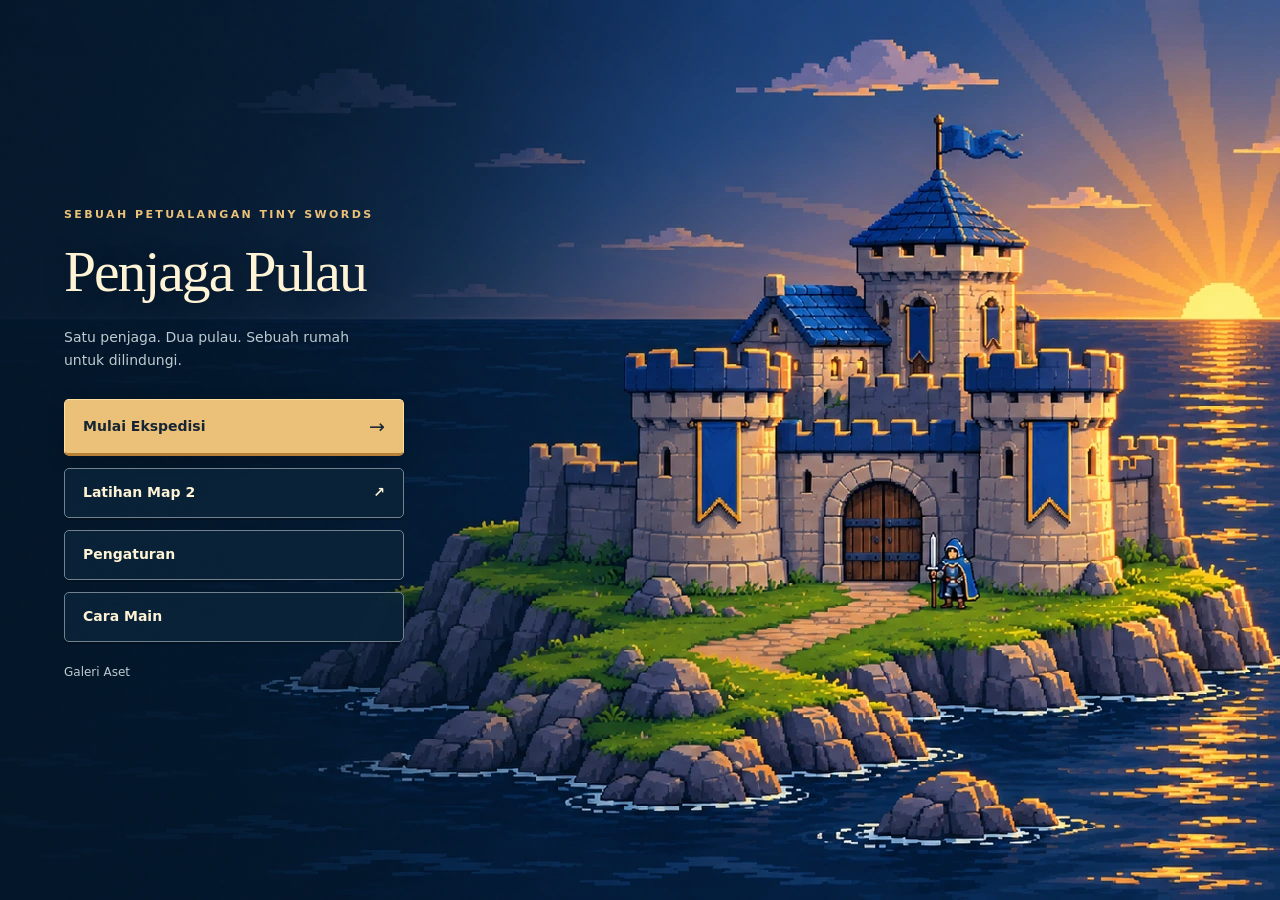
==== commit b40fc491: "feat: add sequenced Triple Slash effects and desktop skill HUD" ====
--- a/index.html
+++ b/index.html
@@ -10,6 +10,7 @@
   <link rel="stylesheet" href="style.css">
   <link rel="stylesheet" href="layout.css">
   <link rel="stylesheet" href="menu.css">
+  <link rel="stylesheet" href="triple-slash.css">
   <script src="asset-manifest.js" defer></script>
   <script src="audio-pack.js" defer></script>
   <script src="unit-frame-bounds.js" defer></script>
@@ -27,6 +28,7 @@
   <script src="src/navigation.js" defer></script>
   <script src="src/camera.js" defer></script>
   <script src="src/aim-visual.js" defer></script>
+  <script src="src/triple-slash-visual.js" defer></script>
   <script src="src/renderer.js" defer></script>
   <script src="src/ui.js" defer></script>
   <script src="src/menu.js" defer></script>
@@ -36,7 +38,6 @@
   <script src="src/boss.js" defer></script>
   <script src="src/ai.js" defer></script>
   <script src="src/economy.js" defer></script>
-  <script src="src/triple-slash.js" defer></script>
   <script src="src/combat.js" defer></script>
   <script src="src/simulation.js" defer></script>
   <script src="src/inspection.js" defer></script>
@@ -129,6 +130,12 @@
         <div id="interactionHint" class="interaction-hint" hidden><kbd>E</kbd> <span></span></div>
         <div id="toast" class="toast" role="status"></div>
         <button id="dashButton" class="dash-hud" hidden title="Shift: dash ke arah gerak. Menghindari pukulan memberi bonus balasan."><span><kbd>SHIFT</kbd><strong id="dashLabel">Langkah Embun</strong></span><i><b id="dashFill"></b></i></button>
+        <button id="tripleSlashButton" class="triple-skill" data-status="locked" hidden disabled aria-describedby="tripleSlashStatus">
+          <span class="triple-skill__heading"><kbd>Q</kbd><img class="triple-skill__icon" src="UI%20Elements/UI%20Elements/Icons/Icon_05.png" alt=""><strong>Triple Slash</strong></span>
+          <span id="tripleSlashStatus" class="triple-skill__status">Bilah tingkat 10</span>
+          <span class="triple-skill__track" aria-hidden="true"><i id="tripleSlashFill" class="triple-skill__fill"></i></span>
+          <span id="tripleSlashSteps" class="triple-skill__steps" aria-hidden="true"><i></i><i></i><i></i></span>
+        </button>
         <div id="mobileControls" class="mobile-controls" hidden><div class="dpad"><button data-move="up" aria-label="Gerak atas">▲</button><button data-move="left" aria-label="Gerak kiri">◀</button><button data-move="down" aria-label="Gerak bawah">▼</button><button data-move="right" aria-label="Gerak kanan">▶</button></div><div class="touch-actions"><button id="touchDash" aria-label="Dash menghindar">➶</button><button id="touchGather">E</button><button id="touchAttack">⚔</button></div></div>
       </div>
 
@@ -152,10 +159,10 @@
       </dialog>
     </main>
 
-    <footer id="gameFooter" class="game-footer" hidden><div><span><kbd>W</kbd><kbd>A</kbd><kbd>S</kbd><kbd>D</kbd> Bergerak</span><span><kbd>SPASI</kbd> Serang</span><span><kbd>SHIFT</kbd> Dash</span><span><kbd>E</kbd> Kumpulkan</span><span><kbd>U</kbd> Upgrade</span><span><kbd>F / G</kbd> Sekutu</span><span><kbd>P</kbd> Jeda</span></div><span class="asset-credit">Dibuat dengan aset <strong>Tiny Swords</strong> <span>✦</span></span></footer>
+    <footer id="gameFooter" class="game-footer" hidden><div><span><kbd>W</kbd><kbd>A</kbd><kbd>S</kbd><kbd>D</kbd> Bergerak</span><span><kbd>SPASI</kbd> Serang</span><span><kbd>Q</kbd> Triple Slash</span><span><kbd>H</kbd> Bekal</span><span><kbd>SHIFT</kbd> Dash</span><span><kbd>E</kbd> Kumpulkan</span><span><kbd>U</kbd> Upgrade</span><span><kbd>F / G</kbd> Sekutu</span><span><kbd>P</kbd> Jeda</span></div><span class="asset-credit">Dibuat dengan aset <strong>Tiny Swords</strong> <span>✦</span></span></footer>
   </div>
 
-  <dialog id="helpDialog" class="modal"><button class="close-button" data-close="helpDialog" aria-label="Tutup panduan">×</button><p class="eyebrow">BUKU SAKU SANG PENJAGA</p><h2>Pulau ini membutuhkanmu.</h2><p>Lindungi Kastel Biru dari <strong>5 gelombang</strong>. Kamu menang jika gelombang terakhir habis. Permainan berakhir jika nyawamu atau kastel habis.</p><div class="guide-grid"><div><kbd>W A S D</kbd><strong>Jelajahi pulau</strong><p>Atau gunakan tombol panah. Dekati pohon, tambang emas, dan domba.</p></div><div><kbd>SPASI / KLIK</kbd><strong>Ayunkan pedang</strong><p>Arahkan mouse untuk membidik 360°. Klik kiri atau tahan Spasi untuk menyapu hingga tiga musuh pada arah bidikan. Arah terkunci sampai kontak ayunan selesai; WASD tetap menggerakkan penjaga. Gunakan dash untuk membatalkan serangan saat menghindar.</p></div><div><kbd>E</kbd><strong>Kumpulkan bekal</strong><p>Tahan dekat sumber daya: pohon memberi kayu, tambang memberi emas, domba memberi bekal.</p></div><div><kbd>1 · 2 · H</kbd><strong>Siapkan pertahanan</strong><p>Rekrut bantuan, perbaiki kastel, atau makan bekal. Biarawan sekutu juga menyembuhkanmu.</p></div></div><p class="guide-tip"><strong>Q: Triple Slash.</strong> Terbuka pada Bilah Bara tingkat 10. Tiga tebasan selama 0,9 detik, cooldown 8 detik; arah dapat dikoreksi terbatas antartebasan. Dash membatalkan sisa combo tanpa mengembalikan cooldown. <strong>H: makan bekal.</strong> <strong>Shift: Langkah Embun.</strong> Dash ke arah gerak (atau arah terakhir). Kebal pada awal dash; jika pukulan berhasil dielakkan, serangan berikutnya mendapat bonus selama 2 detik. Cooldown dasar 2,4 detik. Ketukan sesaat sebelum dash siap akan dijalankan ketika pulih. <strong>U: Perkemahan.</strong> Saat jeda, beli upgrade berkali-kali selama emas cukup; setiap jalur maksimal sepuluh tingkat, dengan bonus tambahan pada tingkat 5 dan 10. Waktu berhenti saat memilih.</p><p class="guide-tip"><strong>F / G: perintah sekutu.</strong> Ikuti penjaga untuk bergerak bersama, atau jaga kastel agar pasukan bertahan di halamannya. Pemanah dan biarawan tetap menjalankan perannya. Pada gelombang terakhir, Panglima Kelam muncul dari jalan barat: hindari tanda lingkaran, jalur terjangan, dan kipas panah. Garda meredam serangan sekutu; saat ia pulih, damage pedangmu +30%. Mode kesulitan dipilih sebelum mulai; rekornya terpisah.</p><p class="guide-tip">Awasi dermaga dan jalan di barat: musuh masuk berkelompok, lalu menyebar mengejarmu. Tanda ! dalam lingkaran berarti persiapan pukulan ke arahmu; segitiga berarti bidikan panah. Bergeraklah untuk menghindarinya. Label BALASAN menandai bonus elak yang siap dipakai. Singgah di kastel saat jeda untuk memulihkan nyawa.</p><button class="primary-button" data-close="helpDialog">Mengerti, siap menjaga <span>→</span></button></dialog>
+  <dialog id="helpDialog" class="modal"><button class="close-button" data-close="helpDialog" aria-label="Tutup panduan">×</button><p class="eyebrow">BUKU SAKU SANG PENJAGA</p><h2>Pulau ini membutuhkanmu.</h2><p>Lindungi Kastel Biru dari <strong>5 gelombang</strong>. Kamu menang jika gelombang terakhir habis. Permainan berakhir jika nyawamu atau kastel habis.</p><div class="guide-grid"><div><kbd>W A S D</kbd><strong>Jelajahi pulau</strong><p>Atau gunakan tombol panah. Dekati pohon, tambang emas, dan domba.</p></div><div><kbd>SPASI / KLIK</kbd><strong>Ayunkan pedang</strong><p>Arahkan mouse untuk membidik 360°. Klik kiri atau tahan Spasi untuk menyapu hingga tiga musuh pada arah bidikan. Arah terkunci sampai kontak ayunan selesai; WASD tetap menggerakkan penjaga. Gunakan dash untuk membatalkan serangan saat menghindar.</p></div><div><kbd>E</kbd><strong>Kumpulkan bekal</strong><p>Tahan dekat sumber daya: pohon memberi kayu, tambang memberi emas, domba memberi bekal.</p></div><div><kbd>1 · 2 · H</kbd><strong>Siapkan pertahanan</strong><p>Rekrut bantuan, perbaiki kastel, atau makan bekal. Biarawan sekutu juga menyembuhkanmu.</p></div></div><p class="guide-tip"><strong>Q: Triple Slash.</strong> Terbuka pada Bilah tingkat 10. Tiga tebasan berurutan mengikuti bidikan, dengan koreksi arah terbatas pada awal tebasan berikutnya. Lihat status siap dan cooldown pada slot Q. Dash membatalkan sisa combo tanpa mengembalikan cooldown. <strong>H: bekal.</strong> Pulihkan nyawa dengan satu bekal.</p><p class="guide-tip"><strong>Shift: Langkah Embun.</strong> Dash ke arah gerak (atau arah terakhir). Kebal pada awal dash; jika pukulan berhasil dielakkan, serangan berikutnya mendapat bonus selama 2 detik. Cooldown dasar 2,4 detik. Ketukan sesaat sebelum dash siap akan dijalankan ketika pulih. <strong>U: Perkemahan.</strong> Saat jeda, beli upgrade berkali-kali selama emas cukup; setiap jalur maksimal sepuluh tingkat, dengan bonus tambahan pada tingkat 5 dan 10. Waktu berhenti saat memilih.</p><p class="guide-tip"><strong>F / G: perintah sekutu.</strong> Ikuti penjaga untuk bergerak bersama, atau jaga kastel agar pasukan bertahan di halamannya. Pemanah dan biarawan tetap menjalankan perannya. Pada gelombang terakhir, Panglima Kelam muncul dari jalan barat: hindari tanda lingkaran, jalur terjangan, dan kipas panah. Garda meredam serangan sekutu; saat ia pulih, damage pedangmu +30%. Mode kesulitan dipilih sebelum mulai; rekornya terpisah.</p><p class="guide-tip">Awasi dermaga dan jalan di barat: musuh masuk berkelompok, lalu menyebar mengejarmu. Tanda ! dalam lingkaran berarti persiapan pukulan ke arahmu; segitiga berarti bidikan panah. Bergeraklah untuk menghindarinya. Label BALASAN menandai bonus elak yang siap dipakai. Singgah di kastel saat jeda untuk memulihkan nyawa.</p><button class="primary-button" data-close="helpDialog">Mengerti, siap menjaga <span>→</span></button></dialog>
 
   <dialog id="galleryDialog" class="modal gallery-modal"><button class="close-button" data-close="galleryDialog" aria-label="Tutup galeri">×</button><p class="eyebrow">DUNIA DI BALIK PETUALANGAN</p><h2>Satu paket, banyak cerita.</h2><p id="gallerySummary">Seluruh aset asli dari folder Tiny Swords.</p><div class="gallery-filters"><label class="sr-only" for="gallerySearch">Cari nama aset atau folder</label><input id="gallerySearch" placeholder="Cari aset atau folder…" type="search"><label class="sr-only" for="galleryCategory">Kategori aset</label><select id="galleryCategory"><option value="">Semua folder</option><option>Buildings</option><option>Units</option><option>Terrain</option><option>Particle FX</option><option>UI Elements</option></select></div><div id="galleryGrid" class="gallery-grid"></div><p class="gallery-note">Animasi memakai frame dari sprite sheet asli. Semua gambar tetap berada di folder asal.</p></dialog>
 </body>
--- a/triple-slash.css
+++ b/triple-slash.css
@@ -0,0 +1,32 @@
+/* Desktop skill slot; combat owns availability, sequence and every timer. */
+.triple-skill {
+  position:absolute;right:18px;bottom:17px;z-index:3;width:216px;
+  padding:10px 12px;border:1px solid #bdc6ad88;border-radius:6px;
+  background:#15352cf2;color:#eee5c7;box-shadow:0 4px 16px #102b283d;text-align:left;
+}
+.triple-skill[hidden] {display:none;}
+.triple-skill__heading {display:flex;align-items:center;gap:9px;}
+.triple-skill kbd {font-size:12px;min-width:27px;text-align:center;color:#f3d69b;border-color:#adc6a088;}
+.triple-skill__icon {width:28px;height:28px;object-fit:contain;image-rendering:pixelated;}
+.triple-skill strong {font:600 12px "Segoe UI",sans-serif;}
+.triple-skill__status {display:block;margin:6px 0 7px;font:11px/1.3 "Segoe UI",sans-serif;color:#c2d4bf;}
+.triple-skill__track {display:block;height:4px;background:#0b241d;overflow:hidden;border-radius:2px;}
+.triple-skill__fill {display:block;height:100%;width:0;background:#b8eee0;}
+.triple-skill__steps {display:flex;gap:5px;margin-top:7px;}
+.triple-skill__steps[hidden] {display:none;}
+.triple-skill__steps i {height:3px;flex:1;background:#69837566;}
+.triple-skill__steps i[data-state="done"] {background:#a6cebb;}
+.triple-skill__steps i[data-state="active"] {background:#fff2b9;box-shadow:0 0 5px #e6e3a780;}
+.triple-skill[data-status="locked"] {border-style:dashed;}
+.triple-skill[data-status="ready"] {border-color:#c8e6b5;}
+.triple-skill[data-status="active"] {border-color:#fff2b9;background:#274637f5;}
+.triple-skill[data-status="cancelled"] {border-color:#e8b7a0;}
+.triple-skill[data-status="cancelled"] .triple-skill__status {color:#f0c5ad;}
+.triple-skill:disabled {cursor:default;opacity:1;}
+.triple-skill:focus-visible {outline:3px solid #f3dc9a;outline-offset:3px;}
+@media (min-width:851px) and (max-height:800px) {
+  .triple-skill {right:12px;bottom:12px;width:198px;padding:7px 10px;}
+  .triple-skill__status {margin:4px 0;font-size:10px;}
+  .triple-skill__steps {margin-top:5px;}
+}
+@media (max-width:850px) {.triple-skill {display:none;}}
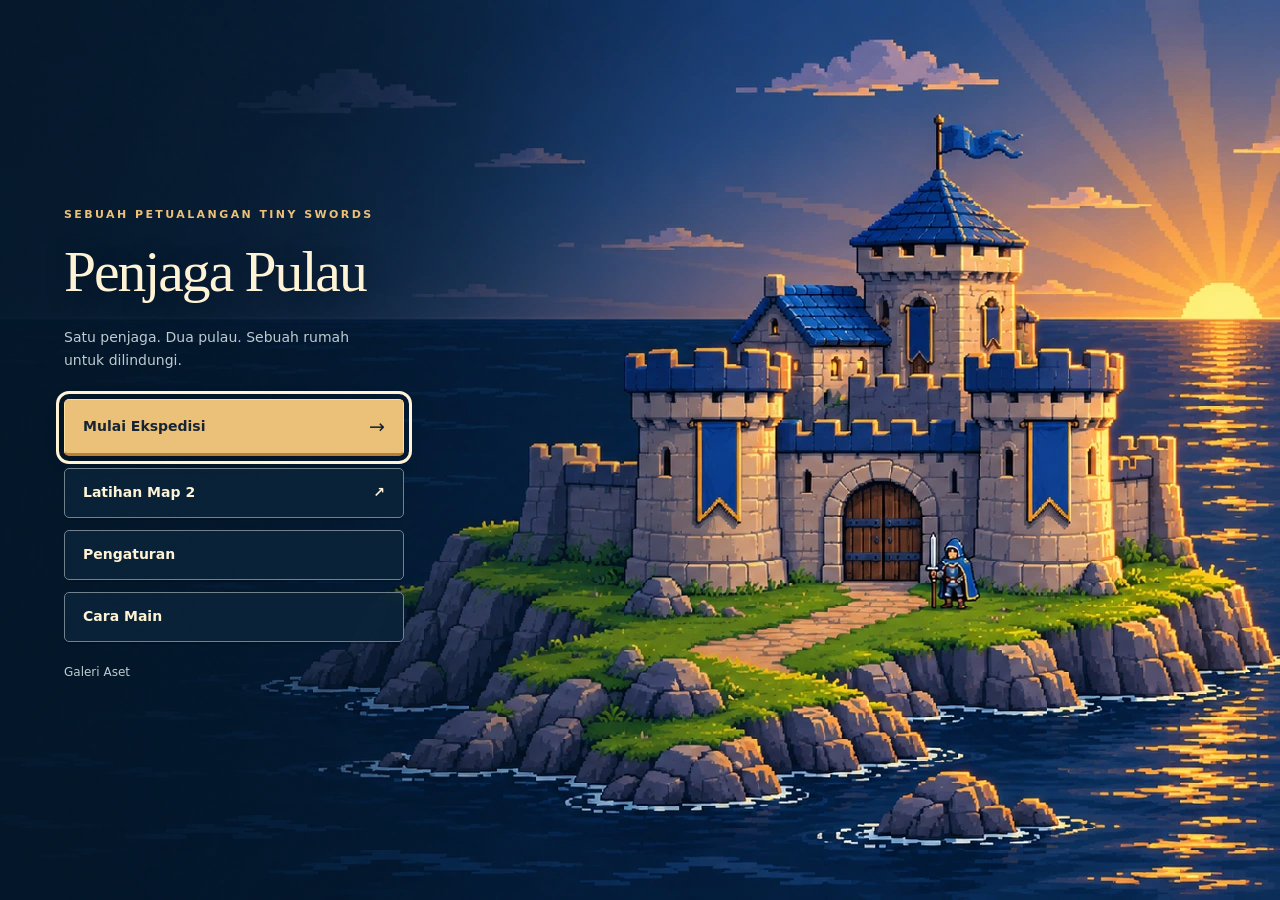
==== commit cecc0062: "feat: integrate Triple Slash combat with skill visuals # Conflicts: #	index.html" ====
--- a/index.html
+++ b/index.html
@@ -38,6 +38,7 @@
   <script src="src/boss.js" defer></script>
   <script src="src/ai.js" defer></script>
   <script src="src/economy.js" defer></script>
+  <script src="src/triple-slash.js" defer></script>
   <script src="src/combat.js" defer></script>
   <script src="src/simulation.js" defer></script>
   <script src="src/inspection.js" defer></script>
@@ -162,7 +163,7 @@
     <footer id="gameFooter" class="game-footer" hidden><div><span><kbd>W</kbd><kbd>A</kbd><kbd>S</kbd><kbd>D</kbd> Bergerak</span><span><kbd>SPASI</kbd> Serang</span><span><kbd>Q</kbd> Triple Slash</span><span><kbd>H</kbd> Bekal</span><span><kbd>SHIFT</kbd> Dash</span><span><kbd>E</kbd> Kumpulkan</span><span><kbd>U</kbd> Upgrade</span><span><kbd>F / G</kbd> Sekutu</span><span><kbd>P</kbd> Jeda</span></div><span class="asset-credit">Dibuat dengan aset <strong>Tiny Swords</strong> <span>✦</span></span></footer>
   </div>
 
-  <dialog id="helpDialog" class="modal"><button class="close-button" data-close="helpDialog" aria-label="Tutup panduan">×</button><p class="eyebrow">BUKU SAKU SANG PENJAGA</p><h2>Pulau ini membutuhkanmu.</h2><p>Lindungi Kastel Biru dari <strong>5 gelombang</strong>. Kamu menang jika gelombang terakhir habis. Permainan berakhir jika nyawamu atau kastel habis.</p><div class="guide-grid"><div><kbd>W A S D</kbd><strong>Jelajahi pulau</strong><p>Atau gunakan tombol panah. Dekati pohon, tambang emas, dan domba.</p></div><div><kbd>SPASI / KLIK</kbd><strong>Ayunkan pedang</strong><p>Arahkan mouse untuk membidik 360°. Klik kiri atau tahan Spasi untuk menyapu hingga tiga musuh pada arah bidikan. Arah terkunci sampai kontak ayunan selesai; WASD tetap menggerakkan penjaga. Gunakan dash untuk membatalkan serangan saat menghindar.</p></div><div><kbd>E</kbd><strong>Kumpulkan bekal</strong><p>Tahan dekat sumber daya: pohon memberi kayu, tambang memberi emas, domba memberi bekal.</p></div><div><kbd>1 · 2 · H</kbd><strong>Siapkan pertahanan</strong><p>Rekrut bantuan, perbaiki kastel, atau makan bekal. Biarawan sekutu juga menyembuhkanmu.</p></div></div><p class="guide-tip"><strong>Q: Triple Slash.</strong> Terbuka pada Bilah tingkat 10. Tiga tebasan berurutan mengikuti bidikan, dengan koreksi arah terbatas pada awal tebasan berikutnya. Lihat status siap dan cooldown pada slot Q. Dash membatalkan sisa combo tanpa mengembalikan cooldown. <strong>H: bekal.</strong> Pulihkan nyawa dengan satu bekal.</p><p class="guide-tip"><strong>Shift: Langkah Embun.</strong> Dash ke arah gerak (atau arah terakhir). Kebal pada awal dash; jika pukulan berhasil dielakkan, serangan berikutnya mendapat bonus selama 2 detik. Cooldown dasar 2,4 detik. Ketukan sesaat sebelum dash siap akan dijalankan ketika pulih. <strong>U: Perkemahan.</strong> Saat jeda, beli upgrade berkali-kali selama emas cukup; setiap jalur maksimal sepuluh tingkat, dengan bonus tambahan pada tingkat 5 dan 10. Waktu berhenti saat memilih.</p><p class="guide-tip"><strong>F / G: perintah sekutu.</strong> Ikuti penjaga untuk bergerak bersama, atau jaga kastel agar pasukan bertahan di halamannya. Pemanah dan biarawan tetap menjalankan perannya. Pada gelombang terakhir, Panglima Kelam muncul dari jalan barat: hindari tanda lingkaran, jalur terjangan, dan kipas panah. Garda meredam serangan sekutu; saat ia pulih, damage pedangmu +30%. Mode kesulitan dipilih sebelum mulai; rekornya terpisah.</p><p class="guide-tip">Awasi dermaga dan jalan di barat: musuh masuk berkelompok, lalu menyebar mengejarmu. Tanda ! dalam lingkaran berarti persiapan pukulan ke arahmu; segitiga berarti bidikan panah. Bergeraklah untuk menghindarinya. Label BALASAN menandai bonus elak yang siap dipakai. Singgah di kastel saat jeda untuk memulihkan nyawa.</p><button class="primary-button" data-close="helpDialog">Mengerti, siap menjaga <span>→</span></button></dialog>
+  <dialog id="helpDialog" class="modal"><button class="close-button" data-close="helpDialog" aria-label="Tutup panduan">×</button><p class="eyebrow">BUKU SAKU SANG PENJAGA</p><h2>Pulau ini membutuhkanmu.</h2><p>Lindungi Kastel Biru dari <strong>5 gelombang</strong>. Kamu menang jika gelombang terakhir habis. Permainan berakhir jika nyawamu atau kastel habis.</p><div class="guide-grid"><div><kbd>W A S D</kbd><strong>Jelajahi pulau</strong><p>Atau gunakan tombol panah. Dekati pohon, tambang emas, dan domba.</p></div><div><kbd>SPASI / KLIK</kbd><strong>Ayunkan pedang</strong><p>Arahkan mouse untuk membidik 360°. Klik kiri atau tahan Spasi untuk menyapu hingga tiga musuh pada arah bidikan. Arah terkunci sampai kontak ayunan selesai; WASD tetap menggerakkan penjaga. Gunakan dash untuk membatalkan serangan saat menghindar.</p></div><div><kbd>E</kbd><strong>Kumpulkan bekal</strong><p>Tahan dekat sumber daya: pohon memberi kayu, tambang memberi emas, domba memberi bekal.</p></div><div><kbd>1 · 2 · H</kbd><strong>Siapkan pertahanan</strong><p>Rekrut bantuan, perbaiki kastel, atau makan bekal. Biarawan sekutu juga menyembuhkanmu.</p></div></div><p class="guide-tip"><strong>Q: Triple Slash.</strong> Terbuka pada Bilah Bara tingkat 10. Tiga tebasan selama 0,9 detik mengikuti bidikan, dengan koreksi arah terbatas pada awal tebasan berikutnya. Lihat status siap dan cooldown pada slot Q. Dash membatalkan sisa combo tanpa mengembalikan cooldown. <strong>H: bekal.</strong> Pulihkan nyawa dengan satu bekal.</p><p class="guide-tip"><strong>Shift: Langkah Embun.</strong> Dash ke arah gerak (atau arah terakhir). Kebal pada awal dash; jika pukulan berhasil dielakkan, serangan berikutnya mendapat bonus selama 2 detik. Cooldown dasar 2,4 detik. Ketukan sesaat sebelum dash siap akan dijalankan ketika pulih. <strong>U: Perkemahan.</strong> Saat jeda, beli upgrade berkali-kali selama emas cukup; setiap jalur maksimal sepuluh tingkat, dengan bonus tambahan pada tingkat 5 dan 10. Waktu berhenti saat memilih.</p><p class="guide-tip"><strong>F / G: perintah sekutu.</strong> Ikuti penjaga untuk bergerak bersama, atau jaga kastel agar pasukan bertahan di halamannya. Pemanah dan biarawan tetap menjalankan perannya. Pada gelombang terakhir, Panglima Kelam muncul dari jalan barat: hindari tanda lingkaran, jalur terjangan, dan kipas panah. Garda meredam serangan sekutu; saat ia pulih, damage pedangmu +30%. Mode kesulitan dipilih sebelum mulai; rekornya terpisah.</p><p class="guide-tip">Awasi dermaga dan jalan di barat: musuh masuk berkelompok, lalu menyebar mengejarmu. Tanda ! dalam lingkaran berarti persiapan pukulan ke arahmu; segitiga berarti bidikan panah. Bergeraklah untuk menghindarinya. Label BALASAN menandai bonus elak yang siap dipakai. Singgah di kastel saat jeda untuk memulihkan nyawa.</p><button class="primary-button" data-close="helpDialog">Mengerti, siap menjaga <span>→</span></button></dialog>
 
   <dialog id="galleryDialog" class="modal gallery-modal"><button class="close-button" data-close="galleryDialog" aria-label="Tutup galeri">×</button><p class="eyebrow">DUNIA DI BALIK PETUALANGAN</p><h2>Satu paket, banyak cerita.</h2><p id="gallerySummary">Seluruh aset asli dari folder Tiny Swords.</p><div class="gallery-filters"><label class="sr-only" for="gallerySearch">Cari nama aset atau folder</label><input id="gallerySearch" placeholder="Cari aset atau folder…" type="search"><label class="sr-only" for="galleryCategory">Kategori aset</label><select id="galleryCategory"><option value="">Semua folder</option><option>Buildings</option><option>Units</option><option>Terrain</option><option>Particle FX</option><option>UI Elements</option></select></div><div id="galleryGrid" class="gallery-grid"></div><p class="gallery-note">Animasi memakai frame dari sprite sheet asli. Semua gambar tetap berada di folder asal.</p></dialog>
 </body>
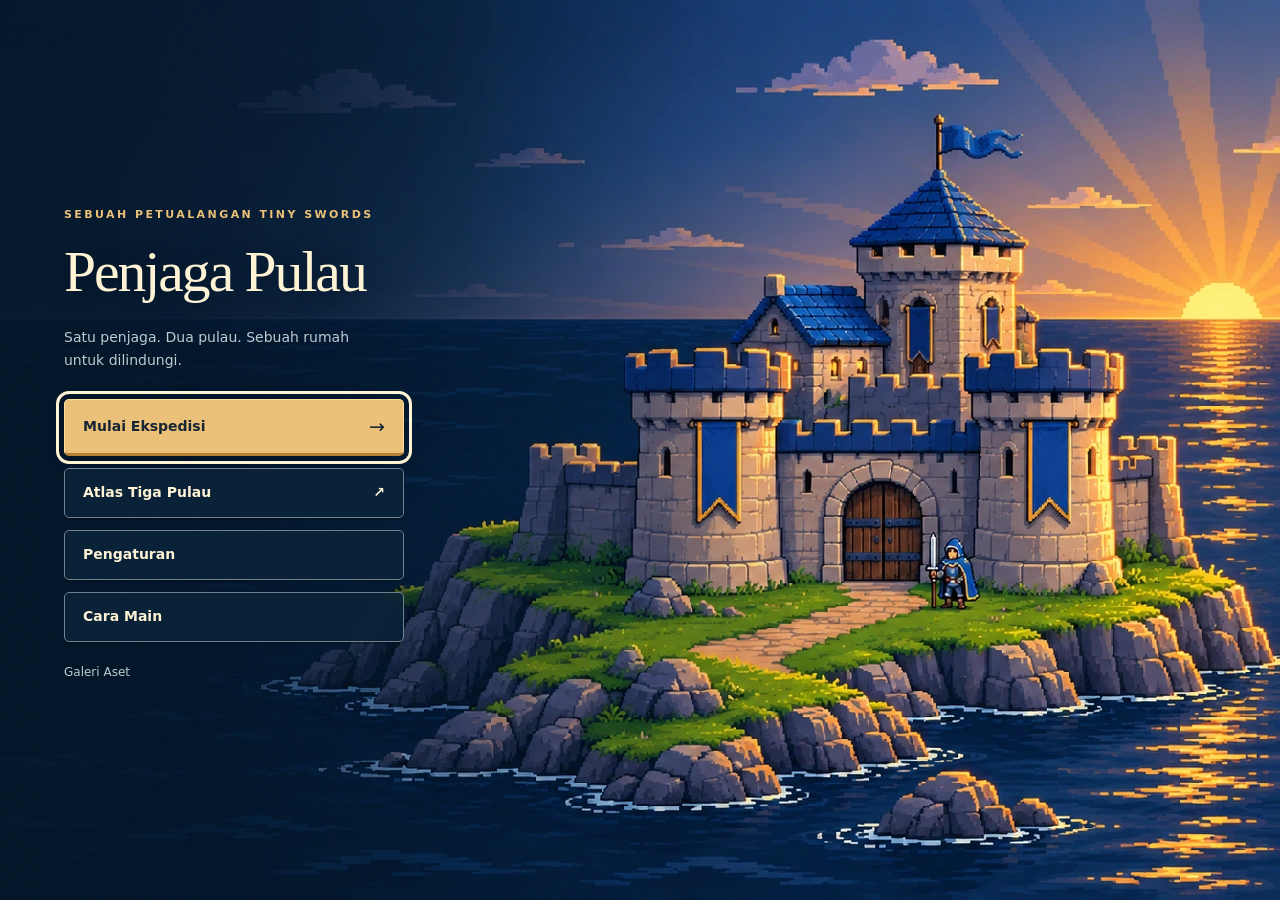
==== commit 283e45d6: "feat: make the three-chapter island campaign playable" ====
--- a/index.html
+++ b/index.html
@@ -11,13 +11,22 @@
   <link rel="stylesheet" href="layout.css">
   <link rel="stylesheet" href="menu.css">
   <link rel="stylesheet" href="triple-slash.css">
+  <link rel="stylesheet" href="skill-hud.css">
   <script src="asset-manifest.js" defer></script>
   <script src="audio-pack.js" defer></script>
   <script src="unit-frame-bounds.js" defer></script>
   <script src="src/config.js" defer></script>
+  <script src="src/base-stats.js" defer></script>
+  <script src="src/upgrade-progress.js" defer></script>
+  <script src="src/skill-config.js" defer></script>
+  <script src="src/upgrade-skills.js" defer></script>
   <script src="src/expedition.js" defer></script>
+  <script src="src/campaign-data.js" defer></script>
+  <script src="src/campaign.js" defer></script>
   <script src="maps/island.js" defer></script>
   <script src="maps/crossroads.example.js" defer></script>
+  <script src="maps/floor-geometry.js" defer></script>
+  <script src="maps/campaign-islands.js" defer></script>
   <script src="maps/validate-map.js" defer></script>
   <script src="src/world/world.js" defer></script>
   <script src="src/session.js" defer></script>
@@ -29,6 +38,8 @@
   <script src="src/camera.js" defer></script>
   <script src="src/aim-visual.js" defer></script>
   <script src="src/triple-slash-visual.js" defer></script>
+  <script src="src/skill-visual.js" defer></script>
+  <script src="src/map-preview-renderer.js" defer></script>
   <script src="src/renderer.js" defer></script>
   <script src="src/ui.js" defer></script>
   <script src="src/menu.js" defer></script>
@@ -96,14 +107,14 @@
             <p class="menu-subtitle">Satu penjaga. Dua pulau. Sebuah rumah untuk dilindungi.</p>
             <nav class="menu-actions" aria-label="Menu utama">
               <button id="menuExpeditionButton" class="primary-button">Mulai Ekspedisi <span aria-hidden="true">→</span></button>
-              <button id="menuPracticeButton">Latihan Map 2 <span aria-hidden="true">↗</span></button>
+              <button id="menuPracticeButton">Atlas Tiga Pulau <span aria-hidden="true">↗</span></button>
               <button id="menuSettingsButton">Pengaturan</button>
               <button id="menuHelpButton">Cara Main</button>
             </nav>
             <button id="menuGalleryButton" class="menu-secondary">Galeri Aset</button>
           </div>
           <section class="menu-setup" aria-labelledby="menuSetupTitle" hidden>
-            <p id="menuSetupEyebrow" class="eyebrow light">EKSPEDISI DUA PULAU</p>
+            <p id="menuSetupEyebrow" class="eyebrow light">KAMPANYE TIGA BAB</p>
             <h2 id="menuSetupTitle">Siapkan perjalananmu.</h2>
             <p id="menuSetupRoute" class="menu-route">Pulau Embun → Pulau Dua Arah</p>
             <p id="menuSetupSummary" class="intro-description">Taklukkan lima gelombang di setiap pulau. Emas dan keenam jalur upgrade dibawa ke pulau berikutnya.</p>
@@ -123,14 +134,24 @@
           <div class="island-label" hidden><span id="islandTitle">01 / PULAU EMBUN</span><small>Setiap kerajaan dimulai dari rumah.</small></div>
         </section>
 
+        <section id="chapterScreen" class="center-overlay" hidden><div class="parchment"><p class="eyebrow">WILAYAH BARU TERBUKA</p><h2 id="chapterTitle"></h2><p id="chapterSummary"></p><button id="chapterContinueButton" class="primary-button">Mulai persiapan bab berikutnya →</button></div></section>
         <section id="pauseScreen" class="center-overlay" hidden><div class="parchment"><p class="eyebrow">TARIK NAPAS SEJENAK</p><h2>Petualangan dijeda.</h2><p>Pulau ini menunggumu.</p><button id="resumeButton" class="primary-button">Lanjutkan <span>→</span></button><button id="restartPauseButton" class="text-button">Mulai dari awal</button></div></section>
         <section id="endScreen" class="center-overlay" hidden><div class="parchment result-panel"><p class="eyebrow" id="resultEyebrow">KERAJAAN TETAP BERDIRI</p><span id="resultIcon" class="result-icon" aria-hidden="true">♜</span><h2 id="resultTitle">Pulau terselamatkan!</h2><p id="resultDescription"></p><div class="result-stats"><div><span>SKOR AKHIR</span><strong id="finalScore">0</strong></div><div><span>MUSUH DIKALAHKAN</span><strong id="finalKills">0</strong></div><div><span>GELOMBANG</span><strong id="finalWave">0 / 5</strong></div></div><button id="continueButton" class="primary-button" hidden>Lanjut ke Pulau Dua Arah →</button><button id="restartButton" class="primary-button">Ulangi ekspedisi <span>↻</span></button><button id="newRunButton" class="text-button">Ekspedisi baru</button><p id="runLabel" class="run-label"></p><button id="titleButton" class="text-button">Ganti kesulitan</button></div></section>
 
         <div id="announcement" class="announcement" aria-live="polite"></div>
-        <div id="entryWarning" class="entry-warning" role="status" aria-atomic="true" hidden></div>
+        <div id="campaignLabel" class="sr-only" aria-live="polite"></div><div id="entryWarning" class="entry-warning" role="status" aria-atomic="true" hidden></div>
         <div id="interactionHint" class="interaction-hint" hidden><kbd>E</kbd> <span></span></div>
         <div id="toast" class="toast" role="status"></div>
         <button id="dashButton" class="dash-hud" hidden title="Shift: dash ke arah gerak. Menghindari pukulan memberi bonus balasan."><span><kbd>SHIFT</kbd><strong id="dashLabel">Langkah Embun</strong></span><i><b id="dashFill"></b></i></button>
+        <aside id="passiveSkills" class="passive-skills" aria-label="Skill pasif" hidden>
+          <span id="rhythmStatus">Irama · tingkat 10</span><span id="rhythmStacks" class="rhythm-stacks" aria-hidden="true"><i></i><i></i><i></i><i></i><i></i></span>
+          <span id="counterStatus">Celah · tingkat 10</span><span id="garrisonStatus">Garnisun 0/8</span>
+        </aside>
+        <button id="oathButton" class="triple-skill oath-skill" data-status="locked" hidden disabled title="R: zona penyembuhan pemain dan sekutu. Benteng tetap diperbaiki dengan kayu.">
+          <span class="triple-skill__heading"><kbd>R</kbd><strong>Sumpah Penjaga</strong><span id="oathStage"></span></span>
+          <span id="oathStatus" class="triple-skill__status">Sumpah tingkat 10</span>
+          <span class="triple-skill__track" aria-hidden="true"><i id="oathFill" class="triple-skill__fill"></i></span>
+        </button>
         <button id="tripleSlashButton" class="triple-skill" data-status="locked" hidden disabled aria-describedby="tripleSlashStatus">
           <span class="triple-skill__heading"><kbd>Q</kbd><img class="triple-skill__icon" src="UI%20Elements/UI%20Elements/Icons/Icon_05.png" alt=""><strong>Triple Slash</strong></span>
           <span id="tripleSlashStatus" class="triple-skill__status">Bilah tingkat 10</span>
@@ -151,19 +172,20 @@
       </div>
       <dialog id="campDialog" class="modal camp-modal">
         <button class="close-button" data-close="campDialog" aria-label="Tutup perkemahan">×</button>
-        <div class="camp-heading"><div><p class="eyebrow" id="campRound">JEDA 1 / 5</p><h2>Tempa keberanianmu.</h2><p>Enam jalur. Sepuluh tingkat. Bonus di V &amp; X.</p></div><div class="camp-wallet"><span>EMAS TERSEDIA</span><strong id="campGold">80</strong></div></div>
+        <div class="camp-heading"><div><p class="eyebrow" id="campRound">JEDA 1 / 5</p><h2>Tempa keberanianmu.</h2><p>Enam jalur. 25 tingkat. Tier I, II, dan III.</p></div><div class="camp-wallet"><span>EMAS TERSEDIA</span><strong id="campGold">80</strong></div></div>
         <p id="campRule" class="camp-rule"></p>
         <div id="campCards" class="perk-grid"></div>
         <p id="campFeedback" class="camp-feedback" role="status" aria-live="polite"></p>
         <div class="camp-build"><span>RACIKAN PENJAGAMU</span><p id="campBuild"></p></div>
+        <button id="mineUpgradeButton" class="camp-button" disabled>Bangun / tingkatkan tambang</button>
         <div class="camp-footer"><p>Waktu berhenti selama kamu memilih.<br>Upgrade bertahan sampai pertandingan selesai.</p><button class="text-button" data-close="campDialog">Kembali ke pulau</button><button id="campReady" class="primary-button">Siap bertempur <span>→</span></button></div>
       </dialog>
     </main>
 
-    <footer id="gameFooter" class="game-footer" hidden><div><span><kbd>W</kbd><kbd>A</kbd><kbd>S</kbd><kbd>D</kbd> Bergerak</span><span><kbd>SPASI</kbd> Serang</span><span><kbd>Q</kbd> Triple Slash</span><span><kbd>H</kbd> Bekal</span><span><kbd>SHIFT</kbd> Dash</span><span><kbd>E</kbd> Kumpulkan</span><span><kbd>U</kbd> Upgrade</span><span><kbd>F / G</kbd> Sekutu</span><span><kbd>P</kbd> Jeda</span></div><span class="asset-credit">Dibuat dengan aset <strong>Tiny Swords</strong> <span>✦</span></span></footer>
+    <footer id="gameFooter" class="game-footer" hidden><div><span><kbd>W</kbd><kbd>A</kbd><kbd>S</kbd><kbd>D</kbd> Bergerak</span><span><kbd>SPASI</kbd> Serang</span><span><kbd>Q</kbd> Triple Slash</span><span><kbd>R</kbd> Sumpah</span><span><kbd>H</kbd> Bekal</span><span><kbd>SHIFT</kbd> Dash</span><span><kbd>E</kbd> Kumpulkan</span><span><kbd>U</kbd> Upgrade</span><span><kbd>F / G</kbd> Sekutu</span><span><kbd>P</kbd> Jeda</span></div><span class="asset-credit">Dibuat dengan aset <strong>Tiny Swords</strong> <span>✦</span></span></footer>
   </div>
 
-  <dialog id="helpDialog" class="modal"><button class="close-button" data-close="helpDialog" aria-label="Tutup panduan">×</button><p class="eyebrow">BUKU SAKU SANG PENJAGA</p><h2>Pulau ini membutuhkanmu.</h2><p>Lindungi Kastel Biru dari <strong>5 gelombang</strong>. Kamu menang jika gelombang terakhir habis. Permainan berakhir jika nyawamu atau kastel habis.</p><div class="guide-grid"><div><kbd>W A S D</kbd><strong>Jelajahi pulau</strong><p>Atau gunakan tombol panah. Dekati pohon, tambang emas, dan domba.</p></div><div><kbd>SPASI / KLIK</kbd><strong>Ayunkan pedang</strong><p>Arahkan mouse untuk membidik 360°. Klik kiri atau tahan Spasi untuk menyapu hingga tiga musuh pada arah bidikan. Arah terkunci sampai kontak ayunan selesai; WASD tetap menggerakkan penjaga. Gunakan dash untuk membatalkan serangan saat menghindar.</p></div><div><kbd>E</kbd><strong>Kumpulkan bekal</strong><p>Tahan dekat sumber daya: pohon memberi kayu, tambang memberi emas, domba memberi bekal.</p></div><div><kbd>1 · 2 · H</kbd><strong>Siapkan pertahanan</strong><p>Rekrut bantuan, perbaiki kastel, atau makan bekal. Biarawan sekutu juga menyembuhkanmu.</p></div></div><p class="guide-tip"><strong>Q: Triple Slash.</strong> Terbuka pada Bilah Bara tingkat 10. Tiga tebasan selama 0,9 detik mengikuti bidikan, dengan koreksi arah terbatas pada awal tebasan berikutnya. Lihat status siap dan cooldown pada slot Q. Dash membatalkan sisa combo tanpa mengembalikan cooldown. <strong>H: bekal.</strong> Pulihkan nyawa dengan satu bekal.</p><p class="guide-tip"><strong>Shift: Langkah Embun.</strong> Dash ke arah gerak (atau arah terakhir). Kebal pada awal dash; jika pukulan berhasil dielakkan, serangan berikutnya mendapat bonus selama 2 detik. Cooldown dasar 2,4 detik. Ketukan sesaat sebelum dash siap akan dijalankan ketika pulih. <strong>U: Perkemahan.</strong> Saat jeda, beli upgrade berkali-kali selama emas cukup; setiap jalur maksimal sepuluh tingkat, dengan bonus tambahan pada tingkat 5 dan 10. Waktu berhenti saat memilih.</p><p class="guide-tip"><strong>F / G: perintah sekutu.</strong> Ikuti penjaga untuk bergerak bersama, atau jaga kastel agar pasukan bertahan di halamannya. Pemanah dan biarawan tetap menjalankan perannya. Pada gelombang terakhir, Panglima Kelam muncul dari jalan barat: hindari tanda lingkaran, jalur terjangan, dan kipas panah. Garda meredam serangan sekutu; saat ia pulih, damage pedangmu +30%. Mode kesulitan dipilih sebelum mulai; rekornya terpisah.</p><p class="guide-tip">Awasi dermaga dan jalan di barat: musuh masuk berkelompok, lalu menyebar mengejarmu. Tanda ! dalam lingkaran berarti persiapan pukulan ke arahmu; segitiga berarti bidikan panah. Bergeraklah untuk menghindarinya. Label BALASAN menandai bonus elak yang siap dipakai. Singgah di kastel saat jeda untuk memulihkan nyawa.</p><button class="primary-button" data-close="helpDialog">Mengerti, siap menjaga <span>→</span></button></dialog>
+  <dialog id="helpDialog" class="modal"><button class="close-button" data-close="helpDialog" aria-label="Tutup panduan">×</button><p class="eyebrow">BUKU SAKU SANG PENJAGA</p><h2>Pulau ini membutuhkanmu.</h2><p>Lindungi Kastel Biru dalam <strong>3 bab × 5 gelombang</strong>. Setiap boss harus dikalahkan bersama seluruh pasukannya. Permainan berakhir jika nyawamu atau kastel habis.</p><div class="guide-grid"><div><kbd>W A S D</kbd><strong>Jelajahi pulau</strong><p>Atau gunakan tombol panah. Dekati pohon, tambang emas, dan domba.</p></div><div><kbd>SPASI / KLIK</kbd><strong>Ayunkan pedang</strong><p>Arahkan mouse untuk membidik 360°. Klik kiri atau tahan Spasi untuk menyapu hingga tiga musuh pada arah bidikan. Arah terkunci sampai kontak ayunan selesai; WASD tetap menggerakkan penjaga. Gunakan dash untuk membatalkan serangan saat menghindar.</p></div><div><kbd>E</kbd><strong>Kumpulkan bekal</strong><p>Tahan dekat sumber daya: pohon memberi kayu, tambang memberi emas, domba memberi bekal.</p></div><div><kbd>1 · 2 · H</kbd><strong>Siapkan pertahanan</strong><p>Rekrut bantuan, perbaiki kastel, atau makan bekal. Biarawan sekutu juga menyembuhkanmu.</p></div></div><p class="guide-tip"><strong>Q: Triple Slash.</strong> Terbuka pada Bilah Bara tingkat 10. Tiga tebasan selama 0,9 detik mengikuti bidikan, dengan koreksi arah terbatas pada awal tebasan berikutnya. Lihat status siap dan cooldown pada slot Q. Dash membatalkan sisa combo tanpa mengembalikan cooldown. <strong>H: bekal.</strong> Pulihkan nyawa dengan satu bekal.</p><p class="guide-tip"><strong>Shift: Langkah Embun.</strong> Dash ke arah gerak (atau arah terakhir). Kebal pada awal dash; pada Angin tingkat 10, tersedia tiga charge dengan isi ulang berurutan dan jeda 0,6 detik antardash. Kebal selama 0,16 detik dari dash 0,2 detik. Pembaca Celah (tingkat 10) menyiapkan satu balasan selama 4 detik setelah elak sempurna, lalu mengurangi cooldown Q dan R dengan jeda internal 3 detik. Ketukan sesaat sebelum dash siap akan dijalankan ketika pulih. <strong>U: Perkemahan.</strong> Saat jeda, beli upgrade berkali-kali selama emas cukup; setiap jalur maksimal 25 tingkat. Tier II memerlukan rank 10, boss Bab 1 dan 500 emas; Tier III rank 20, boss Bab 2 dan 1.500 emas per jalur. Waktu berhenti saat memilih.</p><p class="guide-tip"><strong>Skill tingkat 10.</strong> Irama Baja pasif: lima hit membangun kecepatan serang sementara; berkurang setelah tidak mengenai musuh. Panji Garnisun menambah dua slot pasukan (biaya rekrut tetap). <strong>R: Sumpah Penjaga.</strong> Satu zona menyembuhkan penjaga dan sekutu, bukan kastel. Cooldown 18 detik. Benteng diperbaiki dengan 30 kayu. H tetap memakai bekal. Tier skill berkembang lagi pada tingkat 20 dan 25 melalui integrasi kampanye berikutnya.</p><p class="guide-tip"><strong>F / G: perintah sekutu.</strong> Ikuti penjaga untuk bergerak bersama, atau jaga kastel agar pasukan bertahan di halamannya. Pemanah dan biarawan tetap menjalankan perannya. Pada gelombang terakhir, Panglima Kelam muncul dari jalan barat: hindari tanda lingkaran, jalur terjangan, dan kipas panah. Garda meredam serangan sekutu; saat ia pulih, damage pedangmu +30%. Mode kesulitan dipilih sebelum mulai; rekornya terpisah.</p><p class="guide-tip">Awasi dermaga dan jalan di barat: musuh masuk berkelompok, lalu menyebar mengejarmu. Tanda ! dalam lingkaran berarti persiapan pukulan ke arahmu; segitiga berarti bidikan panah. Bergeraklah untuk menghindarinya. Label BALASAN menandai bonus elak yang siap dipakai. Singgah di kastel saat jeda untuk memulihkan nyawa.</p><button class="primary-button" data-close="helpDialog">Mengerti, siap menjaga <span>→</span></button></dialog>
 
   <dialog id="galleryDialog" class="modal gallery-modal"><button class="close-button" data-close="galleryDialog" aria-label="Tutup galeri">×</button><p class="eyebrow">DUNIA DI BALIK PETUALANGAN</p><h2>Satu paket, banyak cerita.</h2><p id="gallerySummary">Seluruh aset asli dari folder Tiny Swords.</p><div class="gallery-filters"><label class="sr-only" for="gallerySearch">Cari nama aset atau folder</label><input id="gallerySearch" placeholder="Cari aset atau folder…" type="search"><label class="sr-only" for="galleryCategory">Kategori aset</label><select id="galleryCategory"><option value="">Semua folder</option><option>Buildings</option><option>Units</option><option>Terrain</option><option>Particle FX</option><option>UI Elements</option></select></div><div id="galleryGrid" class="gallery-grid"></div><p class="gallery-note">Animasi memakai frame dari sprite sheet asli. Semua gambar tetap berada di folder asal.</p></dialog>
 </body>
--- a/layout.css
+++ b/layout.css
@@ -210,7 +210,8 @@
 .perk-grid { display:grid;grid-template-columns:repeat(3,1fr);gap:12px; }
 .perk-card { text-align:left;background:#304734;border:1px solid #8b9a6566;border-radius:7px;padding:15px;color:#e9e6c8;display:flex;flex-direction:column;min-height:190px;transition:background .15s,border-color .15s; }
 .perk-card:hover:enabled { background:#40543a;border-color:#e2cc88; }
-.perk-card:disabled { opacity:.5;cursor:default; }
+.perk-card:disabled { opacity:.8;cursor:not-allowed; }
+.perk-card:focus-visible { outline:3px solid #f3d58c;outline-offset:3px; }
 .perk-category { display:flex;justify-content:space-between;gap:5px;font-size:7px;letter-spacing:1.4px;color:#b2c29b; }
 .perk-category>span { color:#efd18b;letter-spacing:2px; }
 .perk-icon { font:27px Georgia;color:#edcf8d;margin:9px 0 3px; }
@@ -241,6 +242,12 @@
 }
 
 .camp-modal .close-button { top:8px;right:12px;line-height:1;width:30px;height:30px;padding:0; }
+.perk-tier { display:block;color:#c8d6b5;font-size:10px;margin-top:7px;line-height:1.5; }
+.perk-reason { display:block;color:#ffe0a0;font-size:11px;line-height:1.5;margin-top:7px; }
+.perk-next-tier { display:block;color:#bacbb5;font-size:10px;line-height:1.5;margin-top:7px; }
+#chapterScreen .parchment { max-height:90%;overflow:auto; }
+#chapterScreen p { line-height:1.6; }
+#entryWarning { max-width:calc(100% - 32px);white-space:normal;line-height:1.5; }
 
 .difficulty-picker{display:flex;gap:7px;margin:0 0 7px;max-width:350px}
 .difficulty-picker button{flex:1;min-width:0;padding:9px 10px;background:#18362bbd;border:1px solid #b2c18c66;border-radius:4px;color:#e4e9cb;text-align:left;font-size:11px}
@@ -324,3 +331,7 @@
 }
 /* Leave room for the raised touch dash button even when both directions wrap. */
 @media (pointer: coarse), (max-width: 650px) { .entry-warning { bottom: 144px; } }
+/* Short desktop windows may scroll the arena; warnings remain in the viewport. */
+@media (min-width:651px) and (max-height:640px) {
+  body.is-playing #entryWarning { position:fixed;top:8px;bottom:auto;z-index:12;max-width:70vw; }
+}
--- a/skill-hud.css
+++ b/skill-hud.css
@@ -0,0 +1,17 @@
+/* Desktop combat skills; no camp styling or transaction behavior. */
+.oath-skill {bottom:140px;}
+.oath-skill [id=oathStage] {margin-left:auto;color:#f2d59c;font-size:10px;}
+.passive-skills {position:absolute;left:18px;bottom:81px;z-index:3;display:grid;gap:5px;width:205px;padding:9px 11px;border:1px solid #b5c9ac77;border-radius:6px;background:#15352cf2;color:#d7e5c6;font:11px/1.3 'Segoe UI',sans-serif;pointer-events:none;}
+.passive-skills[hidden] {display:none;}
+.rhythm-stacks {display:flex;gap:4px;}
+.rhythm-stacks i {height:3px;flex:1;background:#77918166;}
+.rhythm-stacks i[data-active=true] {background:#ffe1a0;}
+#counterStatus[data-ready=true] {color:#fff0a6;}
+@media (min-width:851px) {
+ .arena .toast {left:50%;right:auto;bottom:18px;transform:translateX(-50%);max-width:calc(100% - 490px);text-align:center;}
+}
+@media (min-width:851px) and (max-height:800px) {
+ .oath-skill {bottom:115px;}
+ .passive-skills {left:12px;bottom:72px;width:190px;padding:7px 10px;font-size:10px;gap:4px;}
+}
+@media (max-width:850px) {.passive-skills,.oath-skill {display:none;}}
